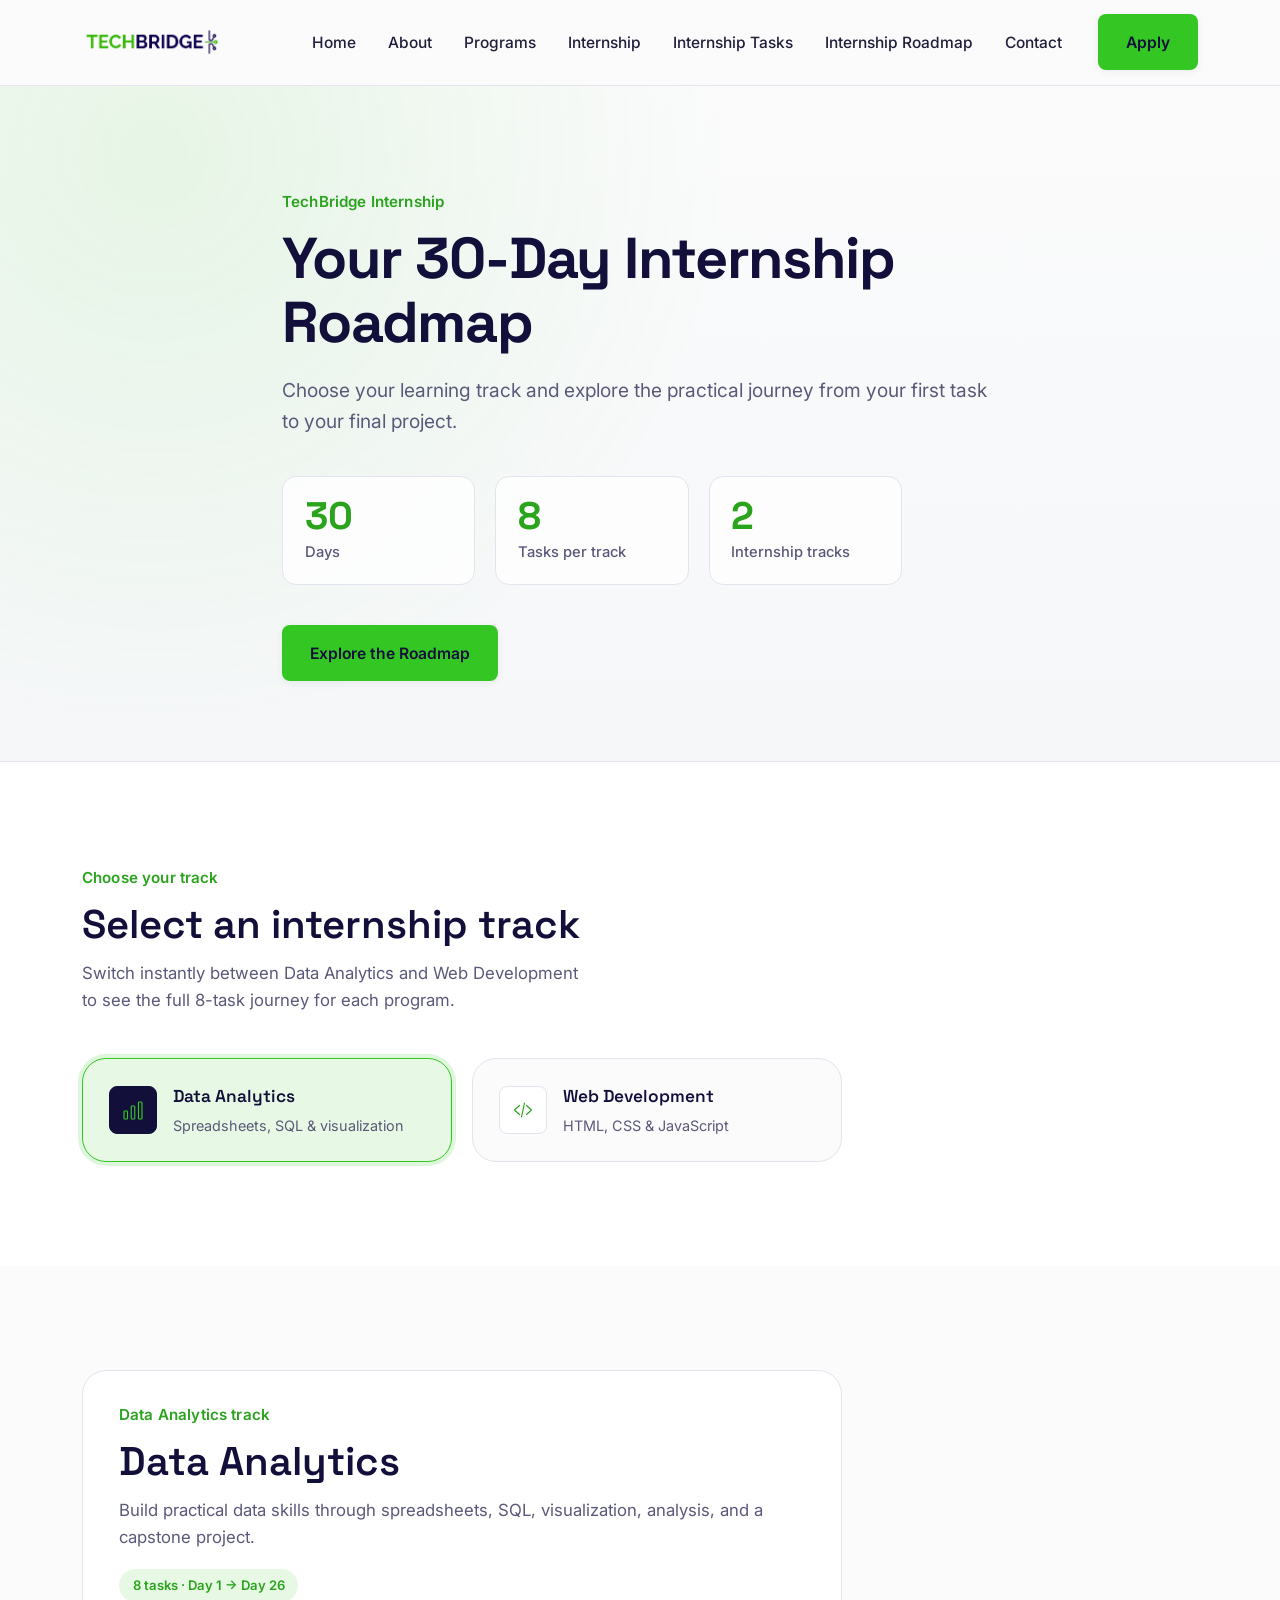
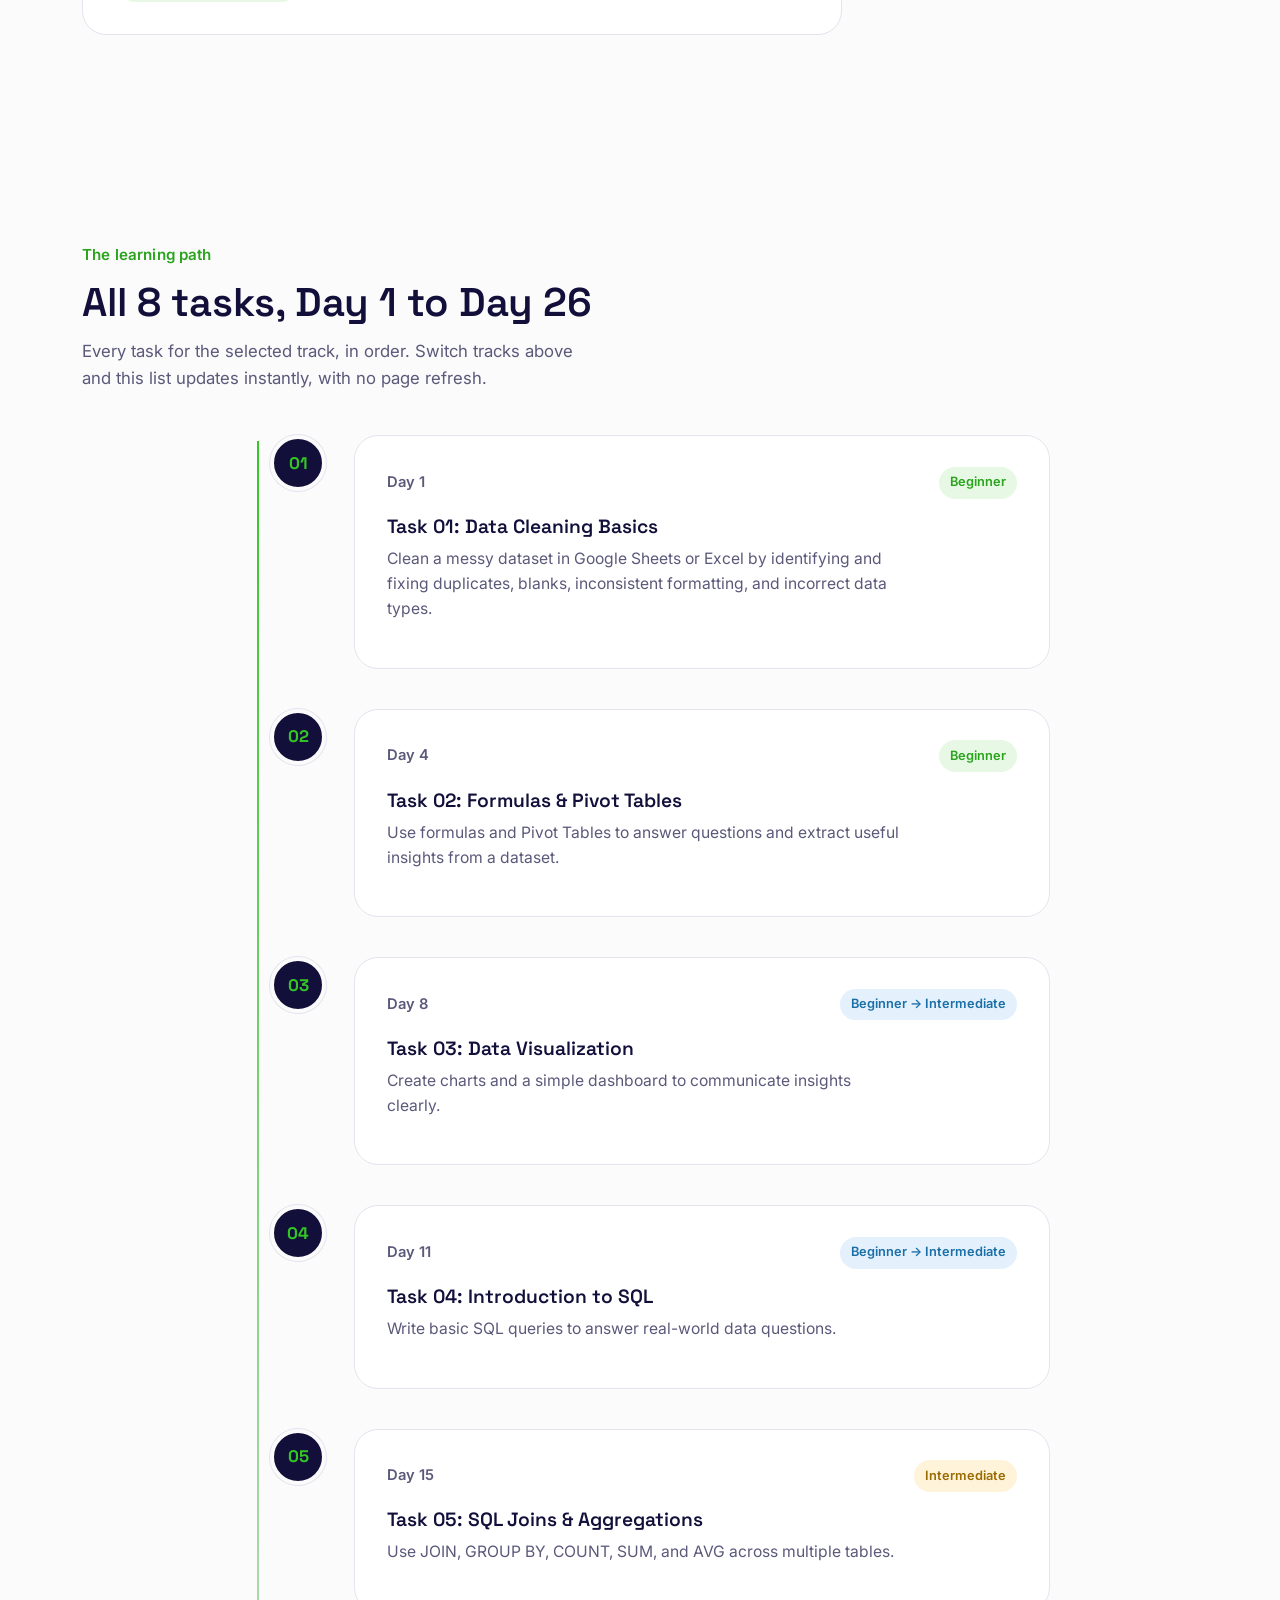
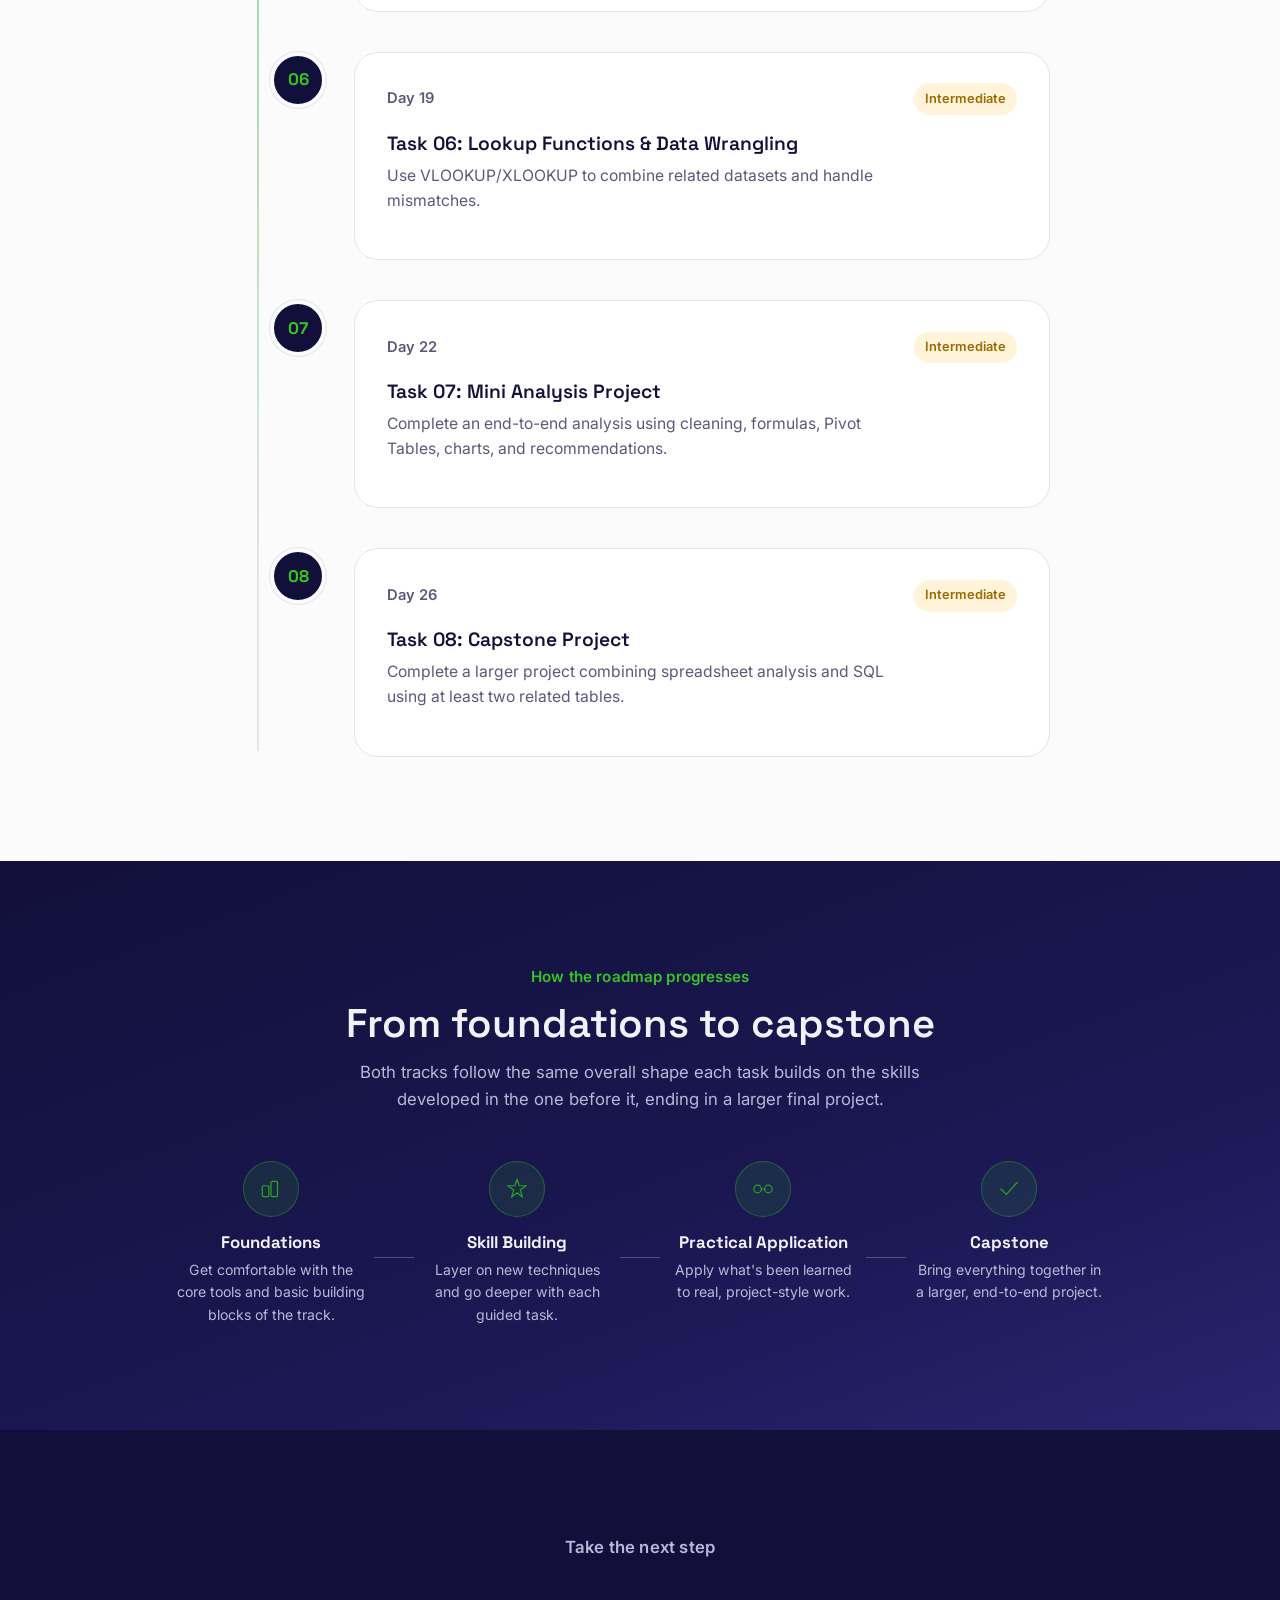
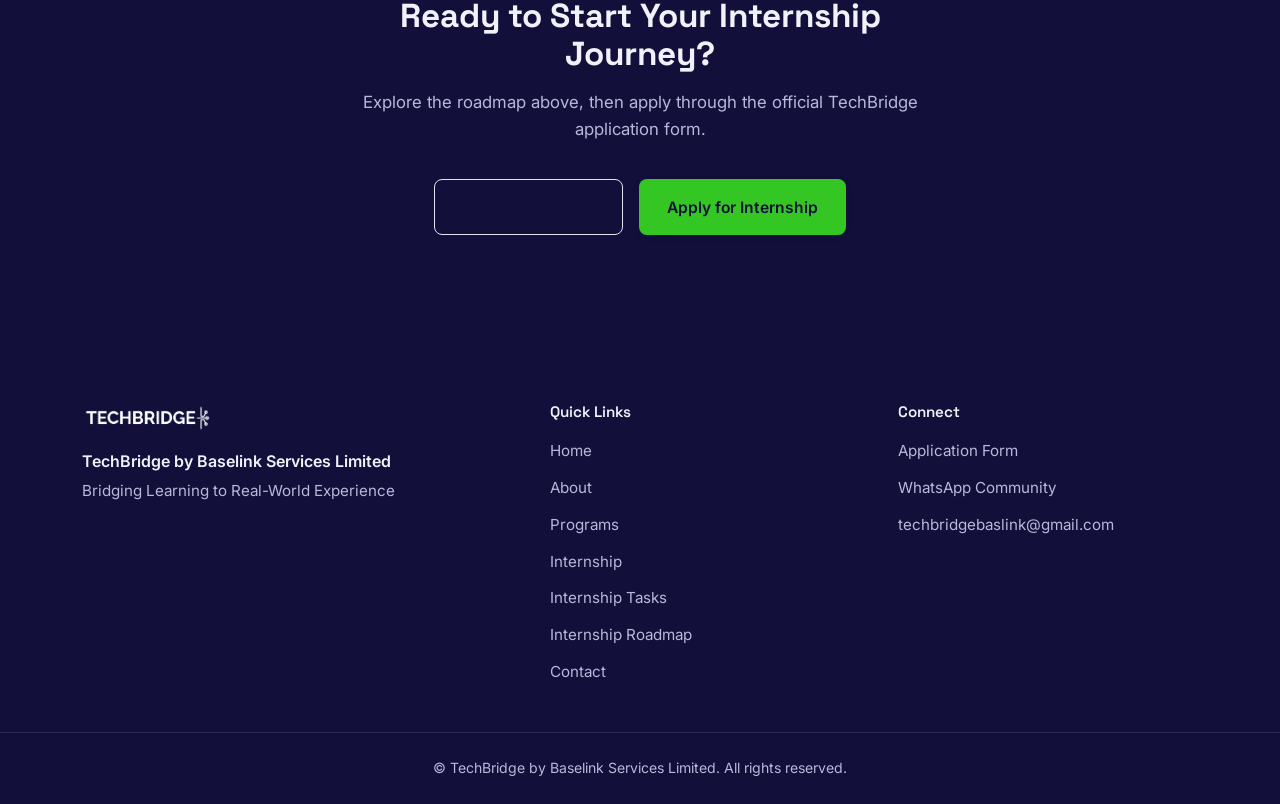
==== internship-roadmap.html @ b924e043 "Add files via upload" ====
<!DOCTYPE html>
<html lang="en">
<head>
  <meta charset="UTF-8">
  <meta name="viewport" content="width=device-width, initial-scale=1.0">
  <title>Internship Roadmap | TechBridge by Baselink Services Limited</title>
  <meta name="description" content="Explore the TechBridge Internship Roadmap — switch between the Data Analytics and Web Development tracks to see all 8 tasks across the 30-day internship.">
  <link rel="icon" type="image/png" href="techbridge-logo.png">
  <link rel="preconnect" href="https://fonts.googleapis.com">
  <link rel="preconnect" href="https://fonts.gstatic.com" crossorigin>
  <link href="https://fonts.googleapis.com/css2?family=Space+Grotesk:wght@500;600;700&family=Inter:wght@400;500;600&display=swap" rel="stylesheet">
  <link rel="stylesheet" href="style.css">
</head>
<body>

  <!-- Skip link for keyboard/screen-reader users -->
  <a class="skip-link" href="#main">Skip to main content</a>

  <!-- ============ NAVIGATION ============ -->
  <header class="site-header">
    <nav class="navbar" aria-label="Primary navigation">
      <a href="index.html" class="brand" aria-label="TechBridge home">
        <img src="techbridge-logo.png" alt="TechBridge logo" class="brand-logo">
      </a>

      <button class="nav-toggle" id="navToggle" aria-expanded="false" aria-controls="navMenu" aria-label="Open menu">
        <span></span><span></span><span></span>
      </button>

      <div class="nav-menu" id="navMenu">
        <ul class="nav-links">
          <li><a href="index.html" class="nav-link">Home</a></li>
          <li><a href="index.html#about" class="nav-link">About</a></li>
          <li><a href="programs.html" class="nav-link">Programs</a></li>
          <li><a href="index.html#internship" class="nav-link">Internship</a></li>
          <li><a href="tasks.html" class="nav-link">Internship Tasks</a></li>
          <li><a href="internship-roadmap.html" class="nav-link" aria-current="page">Internship Roadmap</a></li>
          <li><a href="index.html#contact" class="nav-link">Contact</a></li>
        </ul>
        <a href="https://forms.gle/8EbdSy5ttGfLZfjv5"
           class="btn btn-primary nav-apply"
           target="_blank" rel="noopener noreferrer">Apply</a>
      </div>
    </nav>
  </header>

  <main id="main">

    <!-- ============ HERO ============ -->
    <section class="tasks-page-hero">
      <div class="section-inner tasks-hero-inner">
        <p class="eyebrow">TechBridge Internship</p>
        <h1 class="tasks-hero-title">Your 30-Day Internship Roadmap</h1>
        <p class="tasks-hero-lead">
          Choose your learning track and explore the practical journey from your
          first task to your final project.
        </p>

        <div class="tasks-hero-stats">
          <div class="tasks-stat">
            <span class="tasks-stat-number">30</span>
            <span class="tasks-stat-label">Days</span>
          </div>
          <div class="tasks-stat">
            <span class="tasks-stat-number">8</span>
            <span class="tasks-stat-label">Tasks per track</span>
          </div>
          <div class="tasks-stat">
            <span class="tasks-stat-number">2</span>
            <span class="tasks-stat-label">Internship tracks</span>
          </div>
        </div>

        <div class="tasks-hero-actions">
          <a href="#roadmap" class="btn btn-primary">Explore the Roadmap</a>
        </div>
      </div>
    </section>

    <!-- ============ TRACK SELECTOR ============ -->
    <section class="section track-selector-section">
      <div class="section-inner">
        <p class="eyebrow">Choose your track</p>
        <h2 class="section-title">Select an internship track</h2>
        <p class="section-subtitle">
          Switch instantly between Data Analytics and Web Development to see the
          full 8-task journey for each program.
        </p>

        <div class="track-selector" role="group" aria-label="Choose your internship track">
          <button type="button"
                  class="track-btn"
                  id="trackBtnDataAnalytics"
                  data-track="dataAnalytics"
                  aria-pressed="false">
            <span class="track-btn-icon" aria-hidden="true">
              <svg viewBox="0 0 48 48" fill="none">
                <rect x="6" y="26" width="7" height="16" rx="1.5" class="icon-stroke"/>
                <rect x="20.5" y="16" width="7" height="26" rx="1.5" class="icon-stroke"/>
                <rect x="35" y="8" width="7" height="34" rx="1.5" class="icon-stroke"/>
              </svg>
            </span>
            <span class="track-btn-text">
              <span class="track-btn-title">Data Analytics</span>
              <span class="track-btn-desc">Spreadsheets, SQL &amp; visualization</span>
            </span>
          </button>

          <button type="button"
                  class="track-btn"
                  id="trackBtnWebDevelopment"
                  data-track="webDevelopment"
                  aria-pressed="false">
            <span class="track-btn-icon" aria-hidden="true">
              <svg viewBox="0 0 48 48" fill="none">
                <path d="M17 15 L7 24 L17 33" class="icon-stroke" stroke-linecap="round" stroke-linejoin="round"/>
                <path d="M31 15 L41 24 L31 33" class="icon-stroke" stroke-linecap="round" stroke-linejoin="round"/>
                <line x1="27" y1="10" x2="21" y2="38" class="icon-stroke" stroke-linecap="round"/>
              </svg>
            </span>
            <span class="track-btn-text">
              <span class="track-btn-title">Web Development</span>
              <span class="track-btn-desc">HTML, CSS &amp; JavaScript</span>
            </span>
          </button>
        </div>
      </div>
    </section>

    <!-- ============ ROADMAP INTRO (updates via JavaScript) ============ -->
    <section class="section roadmap-intro-section">
      <div class="section-inner">
        <div class="roadmap-intro" id="roadmapIntro">
          <p class="eyebrow" id="trackIntroEyebrow">Track</p>
          <h2 class="section-title" id="trackIntroTitle">&nbsp;</h2>
          <p class="roadmap-intro-text" id="trackIntroText">&nbsp;</p>
          <span class="roadmap-task-count" id="trackTaskCount">8 tasks</span>
        </div>
      </div>
    </section>

    <!-- ============ INTERACTIVE ROADMAP ============ -->
    <section id="roadmap" class="section roadmap">
      <div class="section-inner">
        <p class="eyebrow">The learning path</p>
        <h2 class="section-title">All 8 tasks, Day 1 to Day 26</h2>
        <p class="section-subtitle">
          Every task for the selected track, in order. Switch tracks above and this
          list updates instantly, with no page refresh.
        </p>

        <ol class="timeline-list" id="roadmapTimeline" aria-live="polite">
          <!-- Task cards are rendered here by JavaScript (see script.js) -->
        </ol>
      </div>
    </section>

    <!-- ============ PROGRESSION INDICATOR ============ -->
    <section class="section progression">
      <div class="section-inner">
        <p class="eyebrow eyebrow--light">How the roadmap progresses</p>
        <h2 class="section-title section-title--light">From foundations to capstone</h2>
        <p class="progression-lead">
          Both tracks follow the same overall shape each task builds on the
          skills developed in the one before it, ending in a larger final project.
        </p>

        <div class="progression-flow">
          <div class="progression-step">
            <span class="progression-icon" aria-hidden="true">
              <svg viewBox="0 0 48 48" fill="none">
                <rect x="8" y="18" width="12" height="20" rx="2" class="icon-stroke"/>
                <rect x="24" y="10" width="12" height="28" rx="2" class="icon-stroke"/>
              </svg>
            </span>
            <h3>Foundations</h3>
            <p>Get comfortable with the core tools and basic building blocks of the track.</p>
          </div>
          <div class="progression-connector" aria-hidden="true"></div>
          <div class="progression-step">
            <span class="progression-icon" aria-hidden="true">
              <svg viewBox="0 0 48 48" fill="none">
                <path d="M24 6 L28 18 L41 18 L30 26 L34 39 L24 31 L14 39 L18 26 L7 18 L20 18 Z" class="icon-stroke" stroke-linejoin="round"/>
              </svg>
            </span>
            <h3>Skill Building</h3>
            <p>Layer on new techniques and go deeper with each guided task.</p>
          </div>
          <div class="progression-connector" aria-hidden="true"></div>
          <div class="progression-step">
            <span class="progression-icon" aria-hidden="true">
              <svg viewBox="0 0 48 48" fill="none">
                <circle cx="14" cy="24" r="7" class="icon-stroke"/>
                <circle cx="34" cy="24" r="7" class="icon-stroke"/>
                <line x1="21" y1="24" x2="27" y2="24" class="icon-stroke" stroke-linecap="round"/>
              </svg>
            </span>
            <h3>Practical Application</h3>
            <p>Apply what's been learned to real, project-style work.</p>
          </div>
          <div class="progression-connector" aria-hidden="true"></div>
          <div class="progression-step">
            <span class="progression-icon" aria-hidden="true">
              <svg viewBox="0 0 48 48" fill="none">
                <path d="M9 24 L19 34 L39 12" class="icon-stroke" stroke-linecap="round" stroke-linejoin="round"/>
              </svg>
            </span>
            <h3>Capstone</h3>
            <p>Bring everything together in a larger, end-to-end project.</p>
          </div>
        </div>
      </div>
    </section>

    <!-- ============ APPLICATION CTA ============ -->
    <section class="section tasks-cta">
      <div class="section-inner tasks-cta-inner">
        <p class="eyebrow eyebrow--light">Take the next step</p>
        <h2>Ready to Start Your Internship Journey?</h2>
        <p>Explore the roadmap above, then apply through the official TechBridge application form.</p>
        <div class="tasks-cta-actions">
          <a href="programs.html" class="btn btn-secondary">Explore Programs</a>
          <a href="https://forms.gle/8EbdSy5ttGfLZfjv5" class="btn btn-primary" target="_blank" rel="noopener noreferrer">Apply for Internship</a>
        </div>
      </div>
    </section>

  </main>

  <!-- ============ FOOTER ============ -->
  <footer class="site-footer">
    <div class="footer-inner">
      <div class="footer-brand">
        <img src="techbridge-logo.png" alt="TechBridge logo" class="footer-logo">
        <p class="footer-org">TechBridge by Baselink Services Limited</p>
        <p class="footer-tagline">Bridging Learning to Real-World Experience</p>
      </div>

      <div class="footer-col">
        <h3 class="footer-heading">Quick Links</h3>
        <ul class="footer-links">
          <li><a href="index.html">Home</a></li>
          <li><a href="index.html#about">About</a></li>
          <li><a href="programs.html">Programs</a></li>
          <li><a href="index.html#internship">Internship</a></li>
          <li><a href="tasks.html">Internship Tasks</a></li>
          <li><a href="internship-roadmap.html">Internship Roadmap</a></li>
          <li><a href="index.html#contact">Contact</a></li>
        </ul>
      </div>

      <div class="footer-col">
        <h3 class="footer-heading">Connect</h3>
        <ul class="footer-links">
          <li><a href="https://forms.gle/8EbdSy5ttGfLZfjv5" target="_blank" rel="noopener noreferrer">Application Form</a></li>
          <li><a href="https://chat.whatsapp.com/FqpBvYS4oaK32cXDxc8JIS?utm_source=chatgpt.com" target="_blank" rel="noopener noreferrer">WhatsApp Community</a></li>
          <li><a href="mailto:techbridgebaslink@gmail.com">techbridgebaslink@gmail.com</a></li>
        </ul>
      </div>
    </div>

    <div class="footer-bottom">
      <p>&copy; TechBridge by Baselink Services Limited. All rights reserved.</p>
    </div>
  </footer>

  <script src="script.js"></script>
</body>
</html>
---- style.css ----
/* =========================================================
   TechBridge — Design System & Styles
   Sections: 1. Reset  2. Design Tokens  3. Base Typography
   4. Layout Utilities  5. Buttons  6. Header/Nav  7. Hero
   8. About  9. Programs  10. Internship  11. Why  12. CTA
   13. Contact  14. Footer  15. Animations  16. Media Queries
   ========================================================= */

/* ---------- 1. Reset ---------- */
*, *::before, *::after { box-sizing: border-box; }
html { scroll-behavior: smooth; }
body, h1, h2, h3, p, ul, figure { margin: 0; }
ul { padding: 0; list-style: none; }
img { max-width: 100%; display: block; }
a { color: inherit; text-decoration: none; }
button { font: inherit; }

/* ---------- 2. Design Tokens ---------- */
:root {
  /* Brand colors, drawn from the TechBridge mark */
  --color-navy-900: #12103A;
  --color-navy-800: #1B1854;
  --color-navy-700: #29256F;
  --color-green-500: #34C724;
  --color-green-600: #2AA31D;
  --color-green-100: #E7F9E4;

  /* Neutrals */
  --color-bg: #FBFBFC;
  --color-surface: #FFFFFF;
  --color-border: #E4E3EE;
  --color-text: #201E3A;
  --color-text-muted: #5B597A;
  --color-text-on-dark: #F2F1FA;
  --color-text-on-dark-muted: #B9B7DA;

  /* Type */
  --font-display: "Space Grotesk", "Segoe UI", sans-serif;
  --font-body: "Inter", "Segoe UI", sans-serif;

  /* Layout */
  --container-width: 1180px;
  --radius-sm: 8px;
  --radius-md: 14px;
  --radius-lg: 24px;
  --shadow-sm: 0 2px 8px rgba(18, 16, 58, 0.06);
  --shadow-md: 0 12px 32px rgba(18, 16, 58, 0.10);
  --shadow-glow: 0 0 0 4px rgba(52, 199, 36, 0.16);

  --transition-fast: 0.18s ease;
  --transition-med: 0.32s cubic-bezier(0.22, 1, 0.36, 1);
}

/* ---------- 3. Base Typography ---------- */
body {
  font-family: var(--font-body);
  color: var(--color-text);
  background: var(--color-bg);
  line-height: 1.6;
  -webkit-font-smoothing: antialiased;
}

h1, h2, h3 { font-family: var(--font-display); color: var(--color-navy-900); line-height: 1.15; }

.eyebrow {
  font-family: var(--font-body);
  font-weight: 600;
  font-size: 0.95rem;
  color: var(--color-green-600);
  margin: 0 0 0.75rem;
  letter-spacing: 0.01em;
}
.eyebrow--light { color: var(--color-green-500); }

.section-title {
  font-size: clamp(1.8rem, 1.4vw + 1.5rem, 2.5rem);
  font-weight: 600;
  margin-bottom: 0.75rem;
}
.section-title--light { color: var(--color-text-on-dark); }

.section-subtitle {
  color: var(--color-text-muted);
  font-size: 1.05rem;
  margin-bottom: 2.75rem;
  max-width: 46ch;
}

a:focus-visible, button:focus-visible {
  outline: 3px solid var(--color-green-500);
  outline-offset: 3px;
  border-radius: 4px;
}

/* ---------- 4. Layout Utilities ---------- */
.section { padding: 6.5rem 0; }
.section-inner {
  width: 100%;
  max-width: var(--container-width);
  margin: 0 auto;
  padding: 0 2rem;
}
.skip-link {
  position: absolute;
  left: -999px;
  top: 0;
  background: var(--color-navy-900);
  color: #fff;
  padding: 0.75rem 1.25rem;
  z-index: 200;
  border-radius: 0 0 8px 0;
}
.skip-link:focus { left: 0; }

/* ---------- 5. Buttons ---------- */
.btn {
  display: inline-flex;
  align-items: center;
  justify-content: center;
  gap: 0.5rem;
  padding: 0.9rem 1.7rem;
  border-radius: var(--radius-sm);
  font-weight: 600;
  font-size: 0.98rem;
  cursor: pointer;
  border: 1.5px solid transparent;
  transition: transform var(--transition-fast), box-shadow var(--transition-fast), background var(--transition-fast), color var(--transition-fast), border-color var(--transition-fast);
  white-space: nowrap;
}
.btn-primary {
  background: var(--color-green-500);
  color: var(--color-navy-900);
  box-shadow: var(--shadow-sm);
}
.btn-primary:hover {
  background: var(--color-green-600);
  transform: translateY(-2px);
  box-shadow: var(--shadow-md);
}
.btn-secondary {
  background: transparent;
  color: var(--color-navy-900);
  border-color: var(--color-border);
}
.btn-secondary:hover {
  border-color: var(--color-navy-900);
  transform: translateY(-2px);
}

/* Secondary button on dark backgrounds (CTA section) */
.cta .btn-secondary { color: var(--color-text-on-dark); border-color: rgba(242, 241, 250, 0.3); }
.cta .btn-secondary:hover { border-color: var(--color-text-on-dark); }
.programs-cta .btn-secondary { color: var(--color-text-on-dark); border-color: rgba(242, 241, 250, 0.3); }
.programs-cta .btn-secondary:hover { border-color: var(--color-text-on-dark); }

/* ---------- 6. Header / Nav ---------- */
.site-header {
  position: sticky;
  top: 0;
  z-index: 100;
  background: rgba(251, 251, 252, 0.85);
  backdrop-filter: blur(10px);
  border-bottom: 1px solid var(--color-border);
}
.navbar {
  max-width: var(--container-width);
  margin: 0 auto;
  padding: 0.9rem 2rem;
  display: flex;
  align-items: center;
  justify-content: space-between;
}
.brand { display: inline-flex; align-items: center; }
.brand-logo { height: 32px; width: auto; }

.nav-menu {
  display: flex;
  align-items: center;
  gap: 2.25rem;
}
.nav-links { display: flex; gap: 2rem; }
.nav-link {
  font-weight: 500;
  font-size: 0.97rem;
  color: var(--color-text);
  position: relative;
  padding: 0.3rem 0;
  transition: color var(--transition-fast);
}
.nav-link::after {
  content: "";
  position: absolute;
  left: 0; bottom: 0;
  width: 0;
  height: 2px;
  background: var(--color-green-500);
  transition: width var(--transition-med);
}
.nav-link:hover { color: var(--color-navy-900); }
.nav-link:hover::after { width: 100%; }

.nav-toggle {
  display: none;
  flex-direction: column;
  justify-content: center;
  gap: 5px;
  width: 40px;
  height: 40px;
  background: transparent;
  border: none;
  cursor: pointer;
}
.nav-toggle span {
  display: block;
  height: 2px;
  width: 24px;
  background: var(--color-navy-900);
  margin: 0 auto;
  transition: transform var(--transition-fast), opacity var(--transition-fast);
}

/* ---------- 7. Hero ---------- */
.hero {
  padding: 5.5rem 0 6rem;
  overflow: hidden;
}
.hero-inner {
  max-width: var(--container-width);
  margin: 0 auto;
  padding: 0 2rem;
  display: grid;
  grid-template-columns: 1.05fr 0.95fr;
  align-items: center;
  gap: 3rem;
}
.hero-content { animation: rise-in 0.7s var(--transition-med) both; }
.hero-title {
  font-size: clamp(2.6rem, 4vw + 1rem, 4.2rem);
  font-weight: 700;
  color: var(--color-navy-900);
  margin-bottom: 0.6rem;
}
.hero-title-accent { color: var(--color-green-500); }
.hero-tagline {
  font-family: var(--font-display);
  font-size: clamp(1.15rem, 1vw + 0.8rem, 1.5rem);
  color: var(--color-navy-700);
  font-weight: 500;
  margin-bottom: 1.4rem;
}
.hero-body {
  color: var(--color-text-muted);
  font-size: 1.08rem;
  max-width: 52ch;
  margin-bottom: 2.25rem;
}
.hero-actions { display: flex; flex-wrap: wrap; gap: 1rem; }

.hero-visual {
  display: flex;
  align-items: center;
  justify-content: center;
  min-height: 430px;
}
.hero-logo-orbit {
  position: relative;
  width: min(390px, 82vw);
  aspect-ratio: 1;
  display: grid;
  place-items: center;
  animation: rise-in 0.9s var(--transition-med) both;
  animation-delay: 0.15s;
}
.hero-logo-orbit::before,
.hero-logo-orbit::after {
  content: "";
  position: absolute;
  border-radius: 50%;
  pointer-events: none;
}
.hero-logo-orbit::before {
  inset: 4%;
  border: 1px solid rgba(20, 66, 55, 0.10);
  box-shadow: 0 28px 70px rgba(10, 38, 31, 0.13);
}
.hero-logo-orbit::after {
  width: 78%;
  height: 78%;
  background: radial-gradient(circle, rgba(52, 199, 36, 0.10) 0%, rgba(52, 199, 36, 0.03) 50%, transparent 72%);
  filter: blur(2px);
}
.hero-logo-ring {
  position: relative;
  z-index: 1;
  width: 76%;
  aspect-ratio: 1;
  border-radius: 50%;
  display: grid;
  place-items: center;
  padding: 7px;
  background: conic-gradient(
    from 0deg,
    var(--color-green-500) 0deg 70deg,
    #ffffff 70deg 110deg,
    var(--color-green-500) 110deg 180deg,
    #ffffff 180deg 220deg,
    var(--color-green-500) 220deg 290deg,
    #ffffff 290deg 330deg,
    var(--color-green-500) 330deg 360deg
  );
  box-shadow: 0 22px 55px rgba(18, 67, 53, 0.18);
  animation: logo-ring-spin 7s linear infinite;
}
.hero-logo-core {
  width: 100%;
  height: 100%;
  border-radius: 50%;
  display: grid;
  place-items: center;
  padding: 16%;
  background: #ffffff;
  border: 1px solid rgba(18, 67, 53, 0.08);
  overflow: hidden;
}
.hero-logo-image {
  width: 100%;
  height: 100%;
  object-fit: contain;
  display: block;
  animation: logo-ring-counter-spin 7s linear infinite;
}
@keyframes logo-ring-spin {
  to { transform: rotate(360deg); }
}
@keyframes logo-ring-counter-spin {
  to { transform: rotate(-360deg); }
}

/* ---------- 8. About ---------- */
.about { background: var(--color-surface); }
.about-grid {
  display: grid;
  grid-template-columns: 1.2fr 0.8fr;
  gap: 3.5rem;
  align-items: start;
}
.about-text p {
  color: var(--color-text-muted);
  font-size: 1.05rem;
  max-width: 58ch;
  margin-bottom: 1.1rem;
}
.about-panel {
  background: var(--color-bg);
  border: 1px solid var(--color-border);
  border-radius: var(--radius-md);
  padding: 1.75rem;
}
.about-panel-row {
  display: flex;
  flex-direction: column;
  gap: 0.2rem;
  padding: 1rem 0;
  border-bottom: 1px solid var(--color-border);
}
.about-panel-row:last-child { border-bottom: none; padding-bottom: 0; }
.about-panel-row:first-child { padding-top: 0; }
.about-panel-label {
  font-size: 0.8rem;
  font-weight: 600;
  color: var(--color-green-600);
}
.about-panel-value {
  font-family: var(--font-display);
  color: var(--color-navy-900);
  font-weight: 500;
  font-size: 1.02rem;
}

/* ---------- 9. Programs ---------- */
.programs { background: var(--color-bg); }
.program-grid {
  display: grid;
  grid-template-columns: repeat(2, 1fr);
  gap: 1.75rem;
}
.program-card {
  background: var(--color-surface);
  border: 1px solid var(--color-border);
  border-radius: var(--radius-lg);
  padding: 2.25rem;
  transition: transform var(--transition-med), box-shadow var(--transition-med), border-color var(--transition-med);
}
.program-card:hover {
  transform: translateY(-6px);
  box-shadow: var(--shadow-md);
  border-color: var(--color-green-500);
}
.program-icon {
  width: 56px; height: 56px;
  border-radius: var(--radius-sm);
  background: var(--color-green-100);
  display: flex; align-items: center; justify-content: center;
  margin-bottom: 1.5rem;
}
.program-icon svg { width: 28px; height: 28px; }
.icon-stroke { stroke: var(--color-green-600); stroke-width: 2.3; }
.program-title { font-size: 1.3rem; font-weight: 600; margin-bottom: 0.6rem; }
.program-desc { color: var(--color-text-muted); font-size: 1rem; }

/* ---------- 10. Internship ---------- */
.internship {
  background: linear-gradient(160deg, var(--color-navy-900), var(--color-navy-800) 65%, var(--color-navy-700));
}
.internship-grid {
  display: grid;
  grid-template-columns: 1.3fr 0.7fr;
  gap: 3rem;
  align-items: center;
}
.internship-body {
  color: var(--color-text-on-dark-muted);
  font-size: 1.05rem;
  max-width: 56ch;
  margin-bottom: 1.75rem;
}
.internship-points { display: flex; flex-direction: column; gap: 1rem; }
.internship-points li {
  display: flex;
  align-items: flex-start;
  gap: 0.85rem;
  color: var(--color-text-on-dark);
  font-size: 1rem;
  max-width: 54ch;
}
.point-mark {
  flex-shrink: 0;
  width: 10px; height: 10px;
  border-radius: 50%;
  background: var(--color-green-500);
  margin-top: 0.5rem;
}
.internship-card {
  background: rgba(52, 199, 36, 0.08);
  border: 1px solid rgba(52, 199, 36, 0.35);
  border-radius: var(--radius-lg);
  padding: 3rem 2rem;
  text-align: center;
  display: flex;
  flex-direction: column;
  gap: 0.75rem;
}
.internship-card-number {
  font-family: var(--font-display);
  font-size: 4.5rem;
  font-weight: 700;
  color: var(--color-green-500);
  line-height: 1;
}
.internship-card-label {
  color: var(--color-text-on-dark-muted);
  font-size: 0.98rem;
}

/* ---------- 11. Why TechBridge ---------- */
.why { background: var(--color-surface); }
.why-grid {
  display: grid;
  grid-template-columns: repeat(3, 1fr);
  gap: 2rem 2.25rem;
}
.why-item {
  padding: 1.75rem 0 0;
  border-top: 2px solid var(--color-navy-900);
}
.why-item h3 { font-size: 1.1rem; font-weight: 600; margin-bottom: 0.5rem; }
.why-item p { color: var(--color-text-muted); font-size: 0.98rem; }

/* ---------- 12. CTA ---------- */
.cta {
  background: var(--color-navy-900);
  background-image: radial-gradient(circle at 85% 20%, rgba(52, 199, 36, 0.16), transparent 55%);
  text-align: center;
}
.cta-inner { display: flex; flex-direction: column; align-items: center; }
.cta-title {
  font-size: clamp(2rem, 2vw + 1.2rem, 2.9rem);
  font-weight: 700;
  color: var(--color-text-on-dark);
  margin-bottom: 1rem;
}
.cta-body {
  color: var(--color-text-on-dark-muted);
  font-size: 1.08rem;
  max-width: 50ch;
  margin-bottom: 2.25rem;
}
.cta-actions { display: flex; flex-wrap: wrap; gap: 1rem; justify-content: center; }

/* ---------- 13. Contact ---------- */
.contact { background: var(--color-bg); text-align: center; }
.contact-inner { display: flex; flex-direction: column; align-items: center; }
.contact-body { color: var(--color-text-muted); margin-bottom: 1.5rem; }
.contact-email {
  font-family: var(--font-display);
  font-size: clamp(1.3rem, 1.5vw + 0.9rem, 1.9rem);
  font-weight: 600;
  color: var(--color-navy-900);
  padding-bottom: 0.3rem;
  border-bottom: 2px solid var(--color-green-500);
  transition: color var(--transition-fast);
}
.contact-email:hover { color: var(--color-green-600); }

/* ---------- 14. Footer ---------- */
.site-footer { background: var(--color-navy-900); color: var(--color-text-on-dark-muted); }
.footer-inner {
  max-width: var(--container-width);
  margin: 0 auto;
  padding: 4rem 2rem 3rem;
  display: grid;
  grid-template-columns: 1.4fr 1fr 1fr;
  gap: 3rem;
}
.footer-logo { height: 30px; width: auto; margin-bottom: 1rem; filter: brightness(0) invert(1); }
.footer-org { color: var(--color-text-on-dark); font-weight: 600; margin-bottom: 0.3rem; }
.footer-tagline { font-size: 0.95rem; }
.footer-heading {
  color: var(--color-text-on-dark);
  font-size: 0.95rem;
  font-weight: 600;
  margin-bottom: 1.1rem;
}
.footer-links { display: flex; flex-direction: column; gap: 0.7rem; }
.footer-links a { font-size: 0.95rem; transition: color var(--transition-fast); }
.footer-links a:hover { color: var(--color-green-500); }
.footer-bottom {
  border-top: 1px solid rgba(242, 241, 250, 0.12);
  padding: 1.5rem 2rem;
  text-align: center;
  font-size: 0.88rem;
}

/* ---------- 15. Animations ---------- */
@keyframes rise-in {
  from { opacity: 0; transform: translateY(18px); }
  to { opacity: 1; transform: translateY(0); }
}

.reveal {
  opacity: 0;
  transform: translateY(24px);
  transition: opacity 0.7s var(--transition-med), transform 0.7s var(--transition-med);
}
.reveal.is-visible {
  opacity: 1;
  transform: translateY(0);
}

@media (prefers-reduced-motion: reduce) {
  html { scroll-behavior: auto; }
  .hero-content, .hero-logo-orbit, .hero-logo-ring, .hero-logo-image, .reveal {
    animation: none !important;
    transition: none !important;
    opacity: 1 !important;
    transform: none !important;
  }
  .program-card:hover, .btn:hover { transform: none; }
}

/* ---------- 16. Media Queries ---------- */

/* Laptop / small desktop */
@media (max-width: 1024px) {
  .hero-inner { grid-template-columns: 1fr; text-align: left; }
  .hero-visual { order: -1; max-width: 360px; min-height: 340px; margin: 0 auto 1rem; }
  .about-grid { grid-template-columns: 1fr; }
  .internship-grid { grid-template-columns: 1fr; }
  .internship-card { max-width: 320px; }
  .why-grid { grid-template-columns: repeat(2, 1fr); }
}

/* Tablet */
@media (max-width: 768px) {
  .section { padding: 4.5rem 0; }
  .footer-inner { grid-template-columns: 1fr 1fr; }
  .footer-brand { grid-column: 1 / -1; }
  .program-grid { grid-template-columns: 1fr; }

  .nav-toggle { display: flex; }
  .nav-menu {
    position: fixed;
    top: 0;
    right: 0;
    height: 100vh;
    width: min(78vw, 320px);
    background: var(--color-surface);
    flex-direction: column;
    align-items: flex-start;
    justify-content: flex-start;
    gap: 2rem;
    padding: 5.5rem 2rem 2rem;
    box-shadow: -8px 0 32px rgba(18, 16, 58, 0.14);
    transform: translateX(100%);
    transition: transform var(--transition-med);
  }
  .nav-menu.is-open { transform: translateX(0); }
  .nav-links { flex-direction: column; gap: 1.5rem; width: 100%; }
  .nav-apply { width: 100%; text-align: center; }

  .nav-toggle.is-open span:nth-child(1) { transform: translateY(7px) rotate(45deg); }
  .nav-toggle.is-open span:nth-child(2) { opacity: 0; }
  .nav-toggle.is-open span:nth-child(3) { transform: translateY(-7px) rotate(-45deg); }
}

/* Mobile */
@media (max-width: 480px) {
  .section-inner, .navbar, .hero-inner { padding-left: 1.25rem; padding-right: 1.25rem; }
  .hero { padding: 3rem 0 3.5rem; }
  .section { padding: 3.5rem 0; }
  .hero-actions, .cta-actions { flex-direction: column; align-items: stretch; }
  .btn { width: 100%; }
  .why-grid { grid-template-columns: 1fr; }
  .footer-inner { grid-template-columns: 1fr; gap: 2.25rem; }
}

/* TASK 2 — PROGRAMS EXPERIENCE */
.programs-page-hero{position:relative;overflow:hidden;padding:6.5rem 0 5rem;background:radial-gradient(circle at 85% 20%,rgba(52,199,36,.12),transparent 30%),linear-gradient(180deg,#fbfbfc 0%,#f5f7f8 100%);border-bottom:1px solid var(--color-border)}
.programs-page-hero:before,.programs-page-hero:after{content:"";position:absolute;border-radius:50%;pointer-events:none}.programs-page-hero:before{width:420px;height:420px;border:1px solid rgba(52,199,36,.16);right:-170px;top:-180px}.programs-page-hero:after{width:250px;height:250px;border:1px solid rgba(18,16,58,.08);right:-85px;top:-95px}.programs-hero-inner{position:relative;z-index:1}.programs-hero-copy{max-width:800px}.programs-hero-title{font-size:clamp(2.6rem,5vw,4.8rem);margin-bottom:1.2rem;letter-spacing:-.045em}.programs-hero-title span{color:var(--color-green-500)}.programs-hero-lead{max-width:62ch;color:var(--color-text-muted);font-size:clamp(1.05rem,.4vw + 1rem,1.2rem);line-height:1.8;margin-bottom:2rem}.programs-hero-meta{display:flex;flex-wrap:wrap;gap:.65rem}.programs-pill{display:inline-flex;align-items:center;gap:.45rem;padding:.55rem .85rem;border:1px solid var(--color-border);border-radius:999px;background:rgba(255,255,255,.78);color:var(--color-navy-800);font-size:.88rem;font-weight:600}.programs-pill:before{content:"";width:7px;height:7px;border-radius:50%;background:var(--color-green-500)}
.programs-overview{background:var(--color-surface)}.programs-overview-head{max-width:700px;margin-bottom:3rem}.programs-overview-head p{color:var(--color-text-muted);font-size:1.05rem}.program-experience-grid{display:grid;grid-template-columns:repeat(2,minmax(0,1fr));gap:1.5rem}.program-experience-card{position:relative;overflow:hidden;min-height:100%;padding:2.35rem;border:1px solid var(--color-border);border-radius:24px;background:#fff;box-shadow:0 10px 30px rgba(18,16,58,.055);transition:transform .28s ease,box-shadow .28s ease,border-color .28s ease}.program-experience-card:hover{transform:translateY(-7px);border-color:rgba(52,199,36,.55);box-shadow:0 22px 48px rgba(18,16,58,.11)}.program-experience-card:after{content:"";position:absolute;width:190px;height:190px;border-radius:50%;border:1px solid rgba(52,199,36,.12);right:-100px;bottom:-100px}.program-number{display:flex;align-items:center;justify-content:center;width:54px;height:54px;border-radius:15px;background:var(--color-green-100);color:var(--color-green-600);font-family:var(--font-display);font-size:1.2rem;font-weight:700;margin-bottom:1.45rem}.program-experience-card h3{font-size:1.65rem;margin-bottom:.55rem}.program-experience-card .program-focus{color:var(--color-green-600);font-weight:600;margin-bottom:1rem}.program-experience-card>p:last-of-type{color:var(--color-text-muted);margin-bottom:1.6rem}.skill-label{display:block;margin-bottom:.75rem;color:var(--color-navy-900);font-size:.82rem;font-weight:700;text-transform:uppercase;letter-spacing:.08em}.skill-list{display:flex;flex-wrap:wrap;gap:.6rem}.skill-list li{padding:.55rem .75rem;border-radius:8px;background:#f6f6fa;border:1px solid #e8e7f0;color:var(--color-text);font-size:.9rem}
.program-deep-dive{background:var(--color-bg)}.program-deep-dive+.program-deep-dive{background:var(--color-surface)}.program-detail{display:grid;grid-template-columns:.85fr 1.15fr;gap:4rem;align-items:center}.program-detail.reverse{grid-template-columns:1.15fr .85fr}.program-detail.reverse .program-detail-copy{order:2}.program-detail.reverse .program-detail-panel{order:1}.program-detail-copy h2{font-size:clamp(2rem,2.2vw,2.8rem);margin-bottom:.8rem}.program-detail-copy .detail-kicker{color:var(--color-green-600);font-weight:700;font-size:.9rem;text-transform:uppercase;letter-spacing:.08em;margin-bottom:.65rem}.program-detail-copy>p:not(.detail-kicker){color:var(--color-text-muted);font-size:1.05rem;max-width:55ch}.program-detail-panel{padding:2rem;border-radius:24px;background:var(--color-navy-900);color:var(--color-text-on-dark);box-shadow:0 20px 50px rgba(18,16,58,.14)}.program-detail-panel h3{color:var(--color-text-on-dark);font-size:1.1rem;margin-bottom:1.25rem}.detail-skill-grid{display:grid;grid-template-columns:repeat(2,1fr);gap:.8rem}.detail-skill{padding:1rem;border:1px solid rgba(242,241,250,.12);border-radius:12px;background:rgba(255,255,255,.035)}.detail-skill strong{display:block;color:var(--color-green-500);font-family:var(--font-display);margin-bottom:.2rem}.detail-skill span{color:var(--color-text-on-dark-muted);font-size:.9rem}
.comparison-section{background:var(--color-bg)}.comparison-box{overflow:hidden;border:1px solid var(--color-border);border-radius:22px;background:#fff;box-shadow:var(--shadow-sm)}.comparison-row{display:grid;grid-template-columns:1fr 1fr 1fr}.comparison-row>div{padding:1.15rem 1.35rem;border-right:1px solid var(--color-border);border-bottom:1px solid var(--color-border)}.comparison-row>div:last-child{border-right:0}.comparison-row:last-child>div{border-bottom:0}.comparison-head{background:var(--color-navy-900);color:var(--color-text-on-dark);font-weight:700}.comparison-head>div{border-color:rgba(255,255,255,.1)}.comparison-head>div:nth-child(2),.comparison-head>div:nth-child(3){color:var(--color-green-500)}.comparison-label{font-weight:700;color:var(--color-navy-900)}.comparison-row:not(.comparison-head)>div{color:var(--color-text-muted);font-size:.95rem}
.programs-cta{background:var(--color-navy-900)}.programs-cta-inner{text-align:center;max-width:760px}.programs-cta-inner h2{color:var(--color-text-on-dark);font-size:clamp(2rem,3vw,3rem);margin-bottom:1rem}.programs-cta-inner p{color:var(--color-text-on-dark-muted);max-width:58ch;margin:0 auto 2rem;font-size:1.05rem}.programs-cta-actions{display:flex;justify-content:center;gap:1rem;flex-wrap:wrap}
@media(max-width:900px){.program-detail,.program-detail.reverse{grid-template-columns:1fr;gap:2rem}.program-detail.reverse .program-detail-copy,.program-detail.reverse .program-detail-panel{order:initial}}@media(max-width:700px){.programs-page-hero{padding:4.5rem 0 3.5rem}.program-experience-grid{grid-template-columns:1fr}.comparison-box{overflow-x:auto}.comparison-row{min-width:650px}.detail-skill-grid{grid-template-columns:1fr}}@media(max-width:480px){.programs-cta-actions{flex-direction:column;align-items:stretch}.program-experience-card,.program-detail-panel{padding:1.5rem}}

/* =========================================================
   TASK 3 — INTERNSHIP TASKS EXPERIENCE
   17. Tasks Hero  18. Tasks Overview  19. Roadmap Timeline
   20. Progression  21. Journey  22. Tasks CTA  23. Media Queries
   ========================================================= */

/* ---------- 17. Tasks Hero ---------- */
.tasks-page-hero {
  position: relative;
  overflow: hidden;
  padding: 6.5rem 0 5rem;
  background:
    radial-gradient(circle at 12% 10%, rgba(52, 199, 36, 0.10), transparent 45%),
    linear-gradient(180deg, #fbfbfc 0%, #f5f7f8 100%);
  border-bottom: 1px solid var(--color-border);
}
.tasks-hero-inner { max-width: 780px; }
.tasks-hero-title {
  font-family: var(--font-display);
  font-size: clamp(2.4rem, 4vw + 1rem, 3.6rem);
  font-weight: 700;
  color: var(--color-navy-900);
  line-height: 1.12;
  letter-spacing: -0.02em;
  margin-bottom: 1.25rem;
}
.tasks-hero-lead {
  color: var(--color-text-muted);
  font-size: clamp(1.05rem, 0.4vw + 1rem, 1.2rem);
  max-width: 60ch;
  margin-bottom: 2.5rem;
}
.tasks-hero-stats {
  display: grid;
  grid-template-columns: repeat(3, minmax(0, 1fr));
  gap: 1.25rem;
  max-width: 620px;
  margin-bottom: 2.5rem;
}
.tasks-stat {
  padding: 1.25rem 1.35rem;
  border: 1px solid var(--color-border);
  border-radius: var(--radius-md);
  background: rgba(255, 255, 255, 0.78);
  display: flex;
  flex-direction: column;
  gap: 0.3rem;
}
.tasks-stat-number {
  font-family: var(--font-display);
  font-size: 2.4rem;
  font-weight: 700;
  color: var(--color-green-600);
  line-height: 1;
}
.tasks-stat-label {
  color: var(--color-text-muted);
  font-size: 0.92rem;
  font-weight: 500;
}
.tasks-stat--text { justify-content: center; gap: 0.6rem; }
.tasks-stat-icon { width: 30px; height: 30px; }
.tasks-stat-icon svg { width: 100%; height: 100%; }
.tasks-hero-actions { display: flex; }

/* ---------- 18. Tasks Overview ---------- */
.tasks-overview { background: var(--color-surface); }
.tasks-overview-grid {
  display: grid;
  grid-template-columns: repeat(4, 1fr);
  gap: 2rem 2.25rem;
}
.tasks-overview-item { padding: 1.75rem 0 0; border-top: 2px solid var(--color-navy-900); }
.tasks-overview-index {
  display: inline-block;
  font-family: var(--font-display);
  font-weight: 700;
  color: var(--color-green-600);
  font-size: 1.05rem;
  margin-bottom: 0.6rem;
}
.tasks-overview-index--icon { display: inline-flex; width: 22px; height: 22px; margin-bottom: 0.65rem; }
.tasks-overview-index--icon svg { width: 100%; height: 100%; }
.tasks-overview-item h3 { font-size: 1.1rem; font-weight: 600; margin-bottom: 0.5rem; }
.tasks-overview-item p { color: var(--color-text-muted); font-size: 0.96rem; }

/* ---------- 19. Roadmap Timeline ---------- */
.roadmap { background: var(--color-bg); }
.timeline-list { position: relative; max-width: 820px; margin: 0 auto; }
.timeline-list::before {
  content: "";
  position: absolute;
  left: 27px;
  top: 6px;
  bottom: 6px;
  width: 2px;
  background: linear-gradient(180deg, var(--color-green-500), var(--color-border) 92%);
}
.timeline-item {
  position: relative;
  display: flex;
  align-items: flex-start;
  gap: 1.75rem;
  padding-bottom: 2.5rem;
}
.timeline-item:last-child { padding-bottom: 0; }
.timeline-marker {
  position: relative;
  z-index: 1;
  flex-shrink: 0;
  width: 56px;
  height: 56px;
  border-radius: 50%;
  background: var(--color-navy-900);
  color: var(--color-green-500);
  display: grid;
  place-items: center;
  font-family: var(--font-display);
  font-weight: 700;
  font-size: 1.05rem;
  border: 4px solid var(--color-bg);
  box-shadow: 0 0 0 1px var(--color-border);
}
.timeline-item--current .timeline-marker,
.timeline-item--final .timeline-marker {
  background: var(--color-green-500);
  color: var(--color-navy-900);
}
.timeline-card {
  flex: 1;
  position: relative;
  background: var(--color-surface);
  border: 1px solid var(--color-border);
  border-radius: var(--radius-lg);
  padding: 1.9rem 2rem;
  transition: transform var(--transition-med), box-shadow var(--transition-med), border-color var(--transition-med);
}
.timeline-card:hover {
  transform: translateY(-4px);
  box-shadow: var(--shadow-md);
  border-color: var(--color-green-500);
}
.timeline-item--current .timeline-card { border-color: var(--color-green-500); box-shadow: var(--shadow-glow); }
.timeline-current-tag {
  position: absolute;
  top: -12px;
  right: 1.75rem;
  background: var(--color-green-500);
  color: var(--color-navy-900);
  font-size: 0.76rem;
  font-weight: 700;
  text-transform: uppercase;
  letter-spacing: 0.06em;
  padding: 0.3rem 0.7rem;
  border-radius: 999px;
}
.timeline-card-head {
  display: flex;
  align-items: center;
  justify-content: space-between;
  flex-wrap: wrap;
  gap: 0.6rem;
  margin-bottom: 1.1rem;
}
.timeline-day {
  display: inline-flex;
  align-items: center;
  gap: 0.5rem;
  color: var(--color-text-muted);
  font-weight: 600;
  font-size: 0.92rem;
}
.timeline-day-icon { width: 18px; height: 18px; }
.timeline-difficulty {
  font-size: 0.8rem;
  font-weight: 600;
  padding: 0.35rem 0.7rem;
  border-radius: 999px;
  background: var(--color-green-100);
  color: var(--color-green-600);
  white-space: nowrap;
}
.timeline-difficulty[data-level="3"] { background: #FFF3D9; color: #9A6B00; }
.timeline-difficulty[data-level="4"] { background: #E9E7FA; color: var(--color-navy-700); }
.timeline-icon {
  width: 48px;
  height: 48px;
  border-radius: var(--radius-sm);
  background: var(--color-green-100);
  display: flex;
  align-items: center;
  justify-content: center;
  margin-bottom: 1.1rem;
}
.timeline-icon svg { width: 24px; height: 24px; }
.timeline-title { font-size: 1.2rem; font-weight: 600; margin-bottom: 0.5rem; }
.timeline-desc { color: var(--color-text-muted); font-size: 0.98rem; margin-bottom: 1rem; max-width: 52ch; }
.timeline-tech {
  display: inline-block;
  font-size: 0.82rem;
  font-weight: 600;
  color: var(--color-navy-700);
  letter-spacing: 0.02em;
}

/* ---------- 20. Progression ---------- */
.progression {
  background: linear-gradient(160deg, var(--color-navy-900), var(--color-navy-800) 65%, var(--color-navy-700));
  text-align: center;
}
.progression-lead {
  color: var(--color-text-on-dark-muted);
  max-width: 56ch;
  margin: 0 auto 3rem;
  font-size: 1.05rem;
}
.progression-flow {
  display: flex;
  align-items: flex-start;
  justify-content: center;
  gap: 0.5rem;
}
.progression-step {
  flex: 1;
  max-width: 190px;
  display: flex;
  flex-direction: column;
  align-items: center;
  text-align: center;
}
.progression-icon {
  width: 56px;
  height: 56px;
  border-radius: 50%;
  background: rgba(52, 199, 36, 0.12);
  border: 1px solid rgba(52, 199, 36, 0.35);
  display: grid;
  place-items: center;
  margin-bottom: 1rem;
}
.progression-icon svg { width: 26px; height: 26px; }
.progression-step h3 { color: var(--color-text-on-dark); font-size: 1.05rem; margin-bottom: 0.4rem; }
.progression-step p { color: var(--color-text-on-dark-muted); font-size: 0.88rem; }
.progression-connector {
  flex-shrink: 0;
  align-self: center;
  width: 2.5rem;
  height: 1px;
  background: rgba(242, 241, 250, 0.25);
  margin-top: 28px;
}

/* ---------- 21. Journey ---------- */
.journey { background: var(--color-surface); }
.journey-body { display: flex; flex-direction: column; gap: 2.5rem; }
.journey-steps {
  list-style: decimal;
  padding-left: 1.4rem;
  display: grid;
  grid-template-columns: repeat(2, 1fr);
  gap: 0.85rem 2.5rem;
  color: var(--color-text-muted);
  font-size: 1.02rem;
  max-width: 800px;
}
.journey-steps li::marker { color: var(--color-green-600); font-weight: 700; }
.journey-chain {
  display: flex;
  align-items: center;
  flex-wrap: wrap;
  gap: 0.6rem;
  padding: 1.75rem;
  border: 1px solid var(--color-border);
  border-radius: var(--radius-lg);
  background: var(--color-bg);
}
.journey-chip {
  padding: 0.6rem 1rem;
  border-radius: 999px;
  background: var(--color-surface);
  border: 1px solid var(--color-border);
  font-family: var(--font-display);
  font-weight: 600;
  font-size: 0.92rem;
  color: var(--color-navy-900);
}
.journey-chip--current { border-color: var(--color-green-500); color: var(--color-green-600); }
.journey-chip--final { background: var(--color-navy-900); color: var(--color-green-500); border-color: var(--color-navy-900); }
.journey-arrow { color: var(--color-text-muted); font-size: 1rem; }

/* ---------- 22. Tasks CTA ---------- */
.tasks-cta { background: var(--color-navy-900); text-align: center; }
.tasks-cta-inner { max-width: 640px; margin: 0 auto; }
.tasks-cta-inner h2 { color: var(--color-text-on-dark); font-size: clamp(1.9rem, 2.6vw, 2.6rem); margin-bottom: 1rem; }
.tasks-cta-inner p { color: var(--color-text-on-dark-muted); font-size: 1.05rem; margin-bottom: 2.25rem; }
.tasks-cta-actions { display: flex; justify-content: center; gap: 1rem; flex-wrap: wrap; }

/* ---------- 23. Media Queries (Task 3) ---------- */
@media (max-width: 1024px) {
  .tasks-overview-grid { grid-template-columns: repeat(2, 1fr); }
  .progression-flow { flex-wrap: wrap; justify-content: center; }
  .progression-connector { display: none; }
  .progression-step { max-width: 160px; }
}

@media (max-width: 768px) {
  .tasks-hero-stats { grid-template-columns: 1fr; }
  .journey-steps { grid-template-columns: 1fr; }
  .progression-flow { flex-direction: column; align-items: center; gap: 2rem; }
  .progression-step { max-width: 320px; }
  .timeline-list::before { left: 21px; }
  .timeline-marker { width: 44px; height: 44px; font-size: 0.92rem; }
  .timeline-item { gap: 1.1rem; }
  .timeline-card { padding: 1.5rem 1.4rem; }
  .timeline-current-tag { position: static; display: inline-block; margin-bottom: 0.75rem; }
  .timeline-card-head { margin-bottom: 0.85rem; }
}

@media (max-width: 480px) {
  .tasks-overview-grid { grid-template-columns: 1fr; }
  .tasks-cta-actions { flex-direction: column; align-items: stretch; }
  .journey-chain { padding: 1.25rem; }
}

/* =========================================================
   TASK 4 — INTERACTIVE TWO-TRACK INTERNSHIP ROADMAP
   24. Track Selector  25. Roadmap Intro  26. Difficulty Level 2
   27. Roadmap Content Transition  28. Task 4 Media Queries
   ========================================================= */

/* ---------- 24. Track Selector ---------- */
.track-selector-section { background: var(--color-surface); }
.track-selector {
  display: grid;
  grid-template-columns: repeat(2, 1fr);
  gap: 1.25rem;
  max-width: 760px;
}
.track-btn {
  display: flex;
  align-items: center;
  gap: 1rem;
  text-align: left;
  width: 100%;
  padding: 1.5rem 1.6rem;
  background: var(--color-bg);
  border: 1.5px solid var(--color-border);
  border-radius: var(--radius-lg);
  cursor: pointer;
  transition: border-color var(--transition-med), background var(--transition-med),
              transform var(--transition-med), box-shadow var(--transition-med);
}
.track-btn:hover {
  border-color: var(--color-green-500);
  transform: translateY(-3px);
}
.track-btn:focus-visible {
  outline: 3px solid var(--color-green-500);
  outline-offset: 3px;
}
.track-btn.is-active {
  background: var(--color-green-100);
  border-color: var(--color-green-500);
  box-shadow: var(--shadow-glow);
}
.track-btn-icon {
  flex-shrink: 0;
  width: 48px;
  height: 48px;
  border-radius: var(--radius-sm);
  background: var(--color-surface);
  border: 1px solid var(--color-border);
  display: flex;
  align-items: center;
  justify-content: center;
  transition: background var(--transition-med), border-color var(--transition-med);
}
.track-btn-icon svg { width: 24px; height: 24px; }
.track-btn.is-active .track-btn-icon {
  background: var(--color-navy-900);
  border-color: var(--color-navy-900);
}
.track-btn.is-active .track-btn-icon .icon-stroke { stroke: var(--color-green-500); }
.track-btn-text { display: flex; flex-direction: column; gap: 0.2rem; }
.track-btn-title {
  font-family: var(--font-display);
  font-weight: 600;
  font-size: 1.08rem;
  color: var(--color-navy-900);
}
.track-btn-desc { color: var(--color-text-muted); font-size: 0.9rem; }

/* ---------- 25. Roadmap Intro ---------- */
.roadmap-intro-section { background: var(--color-bg); }
.roadmap-intro {
  max-width: 760px;
  padding: 2rem 2.25rem;
  background: var(--color-surface);
  border: 1px solid var(--color-border);
  border-radius: var(--radius-lg);
}
.roadmap-intro-text {
  color: var(--color-text-muted);
  font-size: 1.05rem;
  max-width: 60ch;
  margin-bottom: 1.1rem;
}
.roadmap-task-count {
  display: inline-block;
  font-size: 0.82rem;
  font-weight: 600;
  color: var(--color-green-600);
  background: var(--color-green-100);
  padding: 0.4rem 0.85rem;
  border-radius: 999px;
}

/* ---------- 26. Difficulty Level 2 (Beginner → Intermediate) ---------- */
.timeline-difficulty[data-level="2"] { background: #E4F1FD; color: #1B6FA8; }

/* ---------- 27. Roadmap Content Transition ---------- */
.roadmap-fade { animation: roadmap-fade-in 0.32s var(--transition-med) both; }
@keyframes roadmap-fade-in {
  from { opacity: 0; transform: translateY(10px); }
  to { opacity: 1; transform: translateY(0); }
}
@media (prefers-reduced-motion: reduce) {
  .roadmap-fade { animation: none; }
}

/* ---------- 28. Task 4 Media Queries ---------- */
@media (max-width: 700px) {
  .track-selector { grid-template-columns: 1fr; }
  .roadmap-intro { padding: 1.5rem; }
}
@media (max-width: 480px) {
  .track-btn { padding: 1.15rem 1.25rem; }
  .track-btn-icon { width: 40px; height: 40px; }
  .track-btn-icon svg { width: 20px; height: 20px; }
}
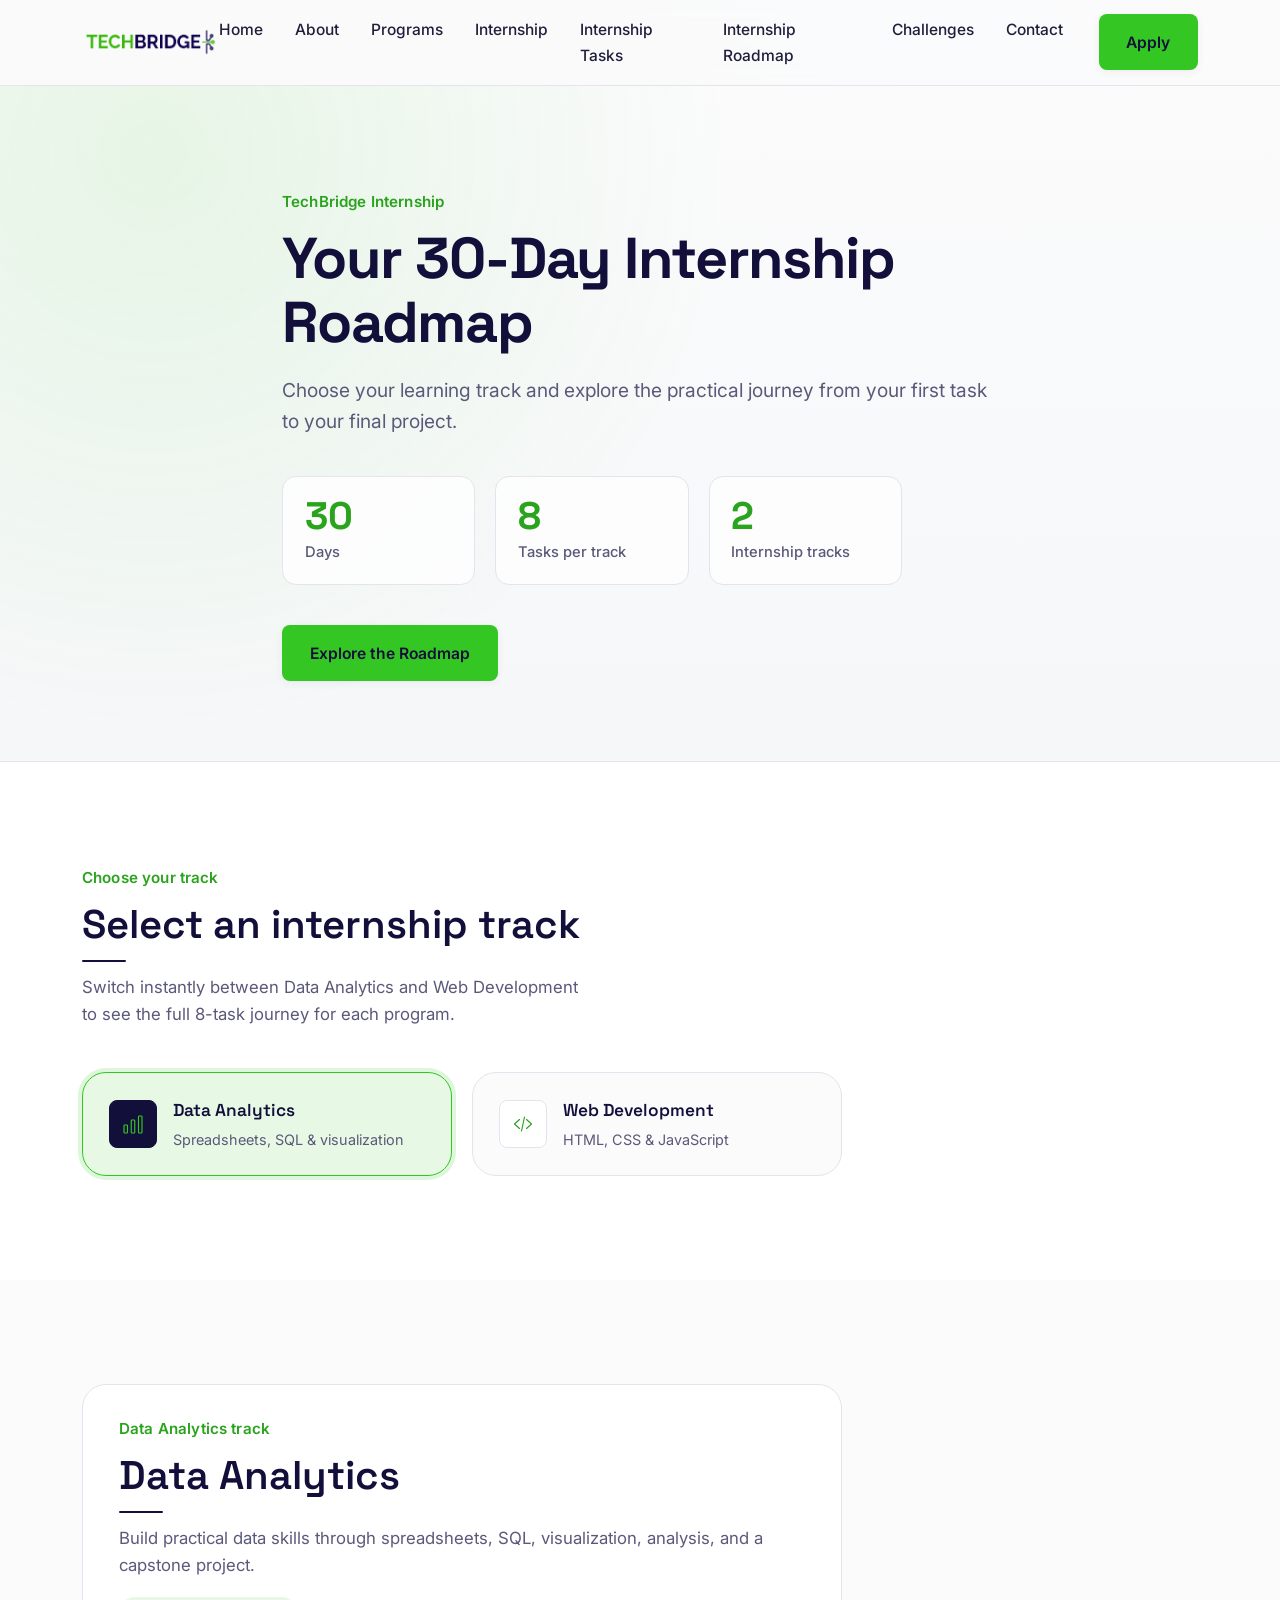
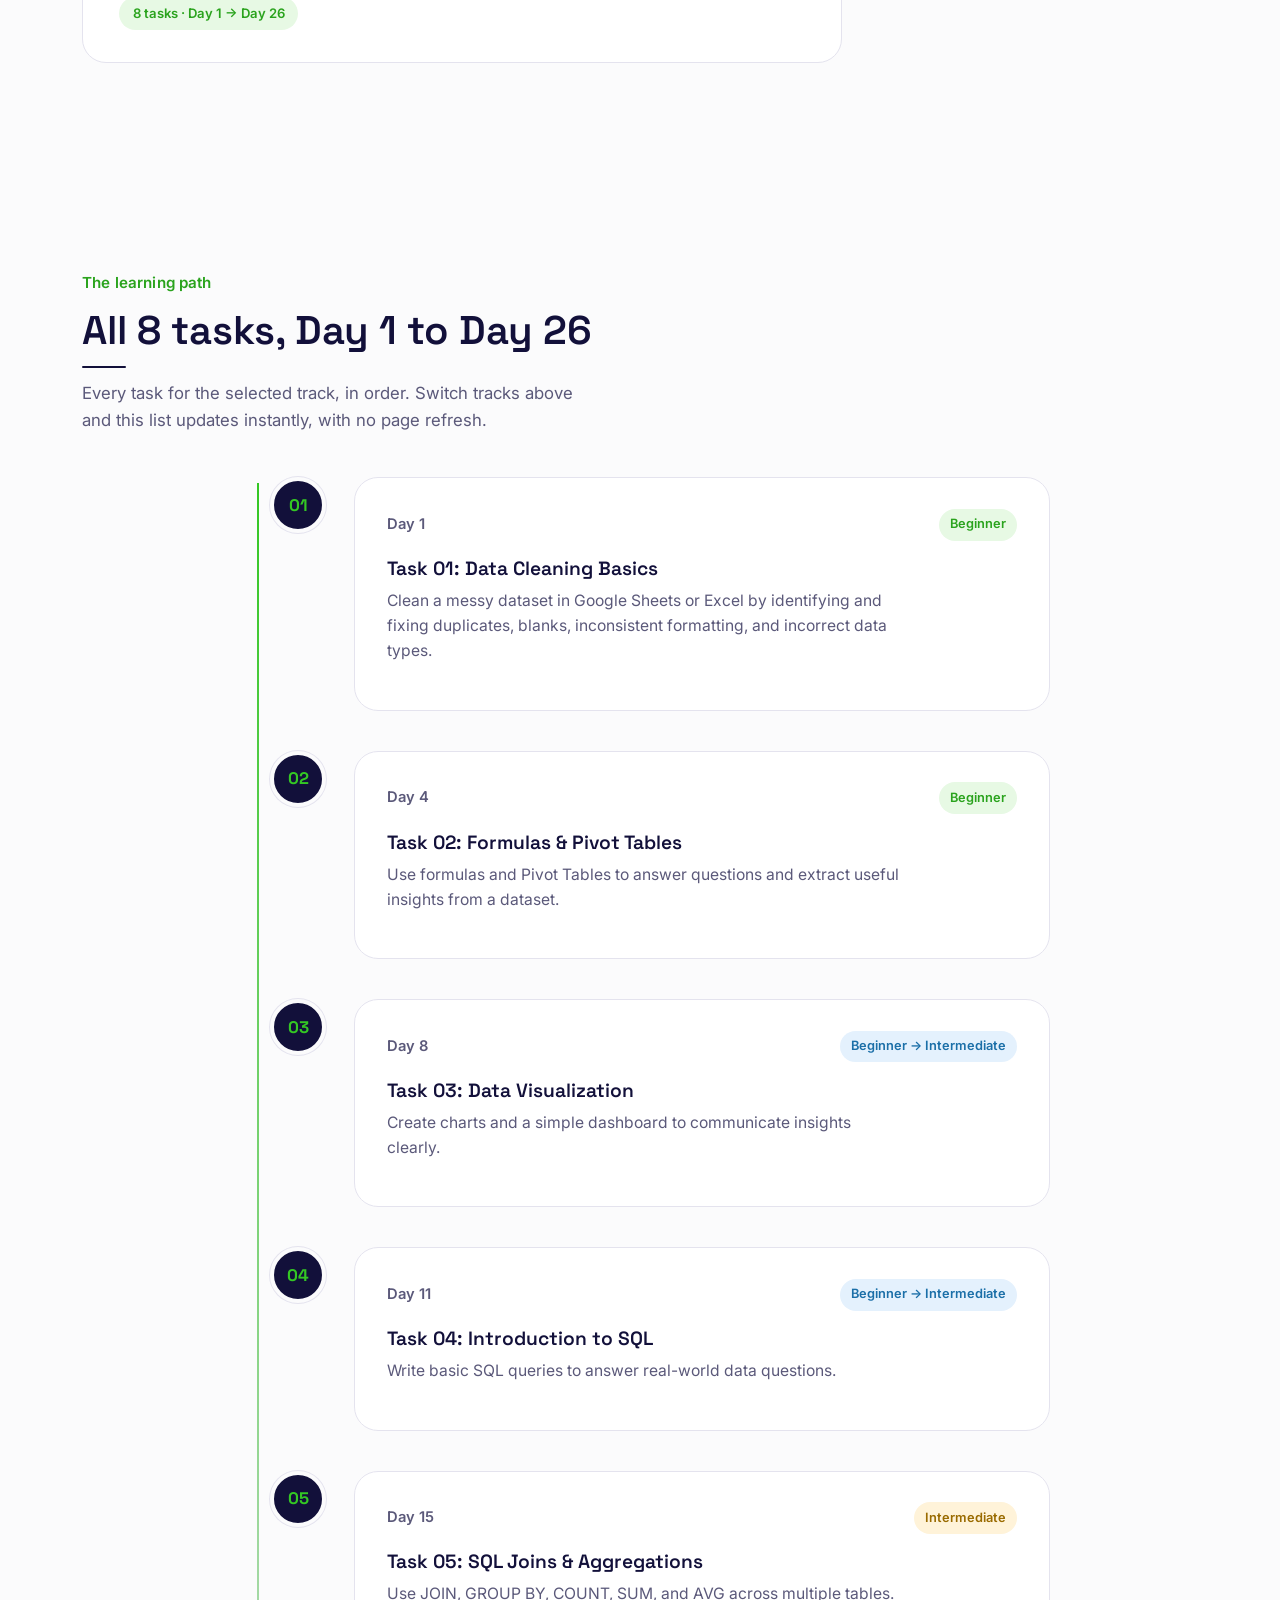
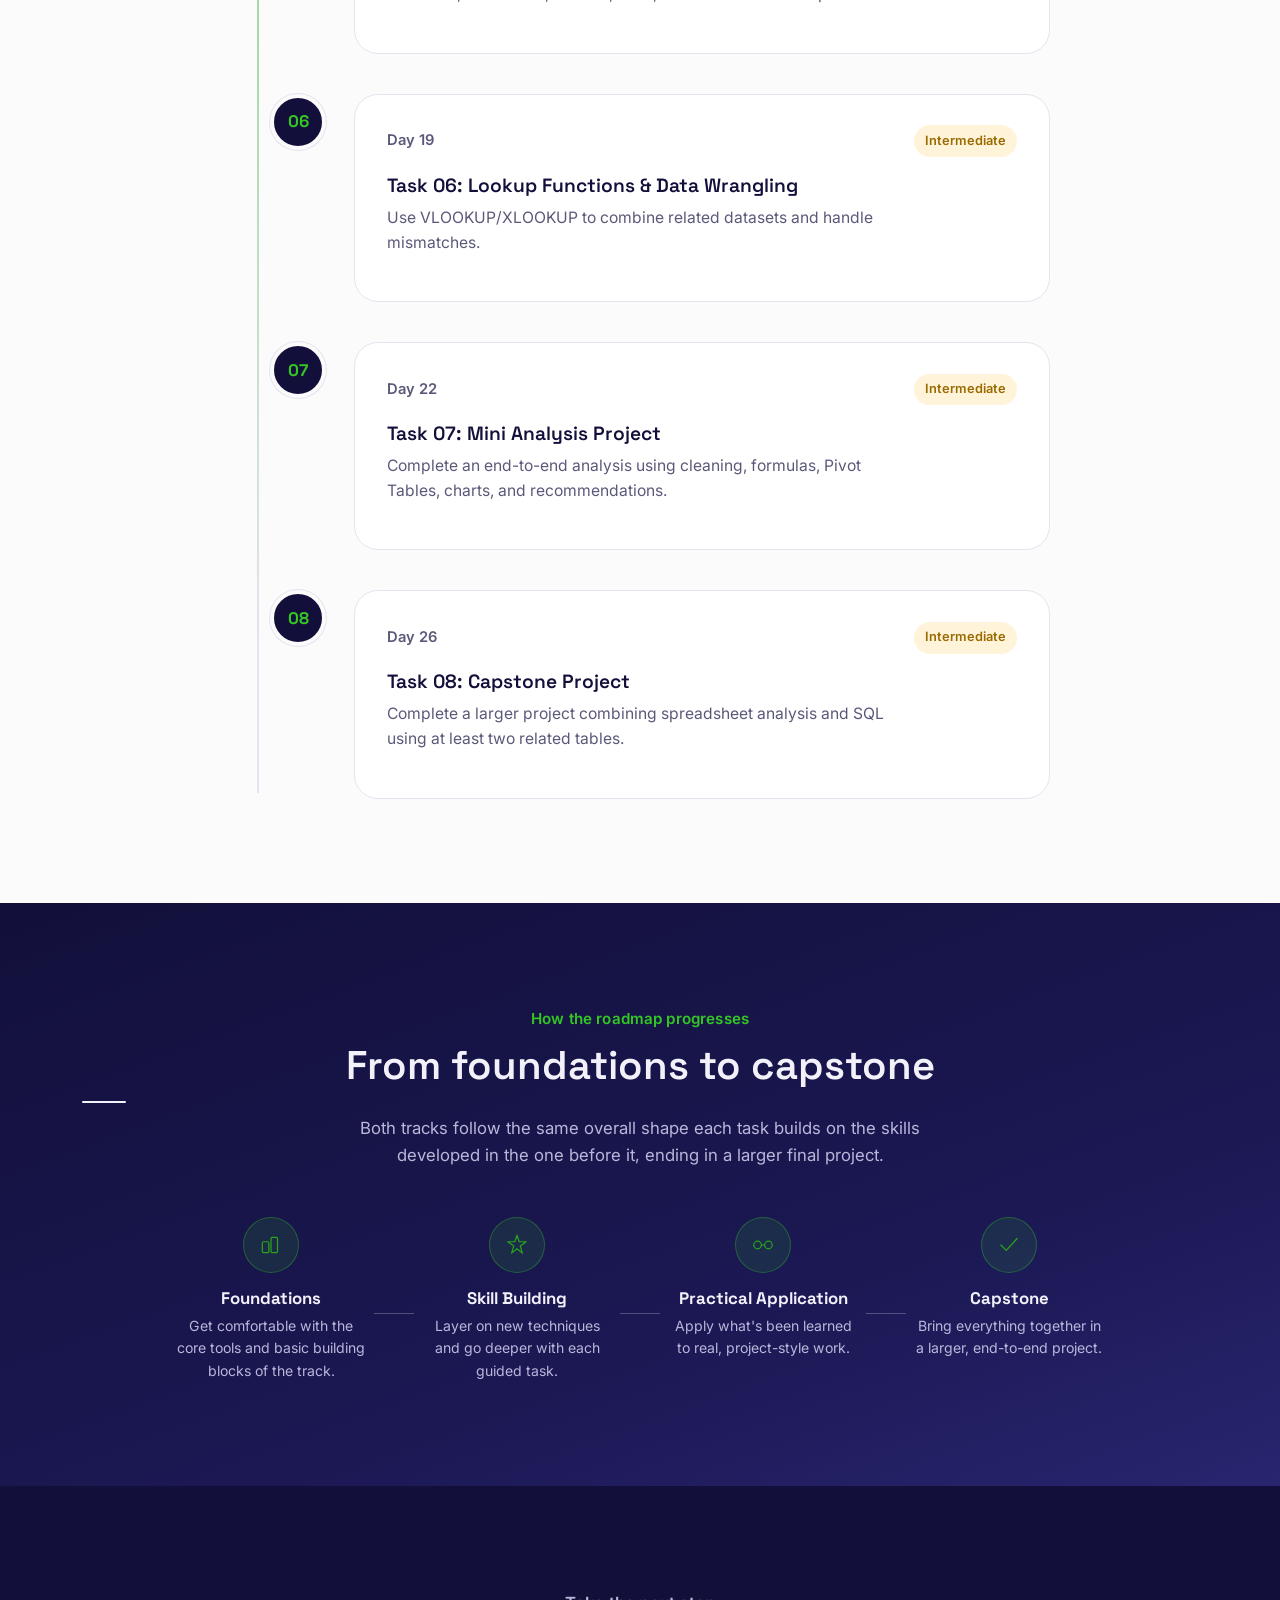
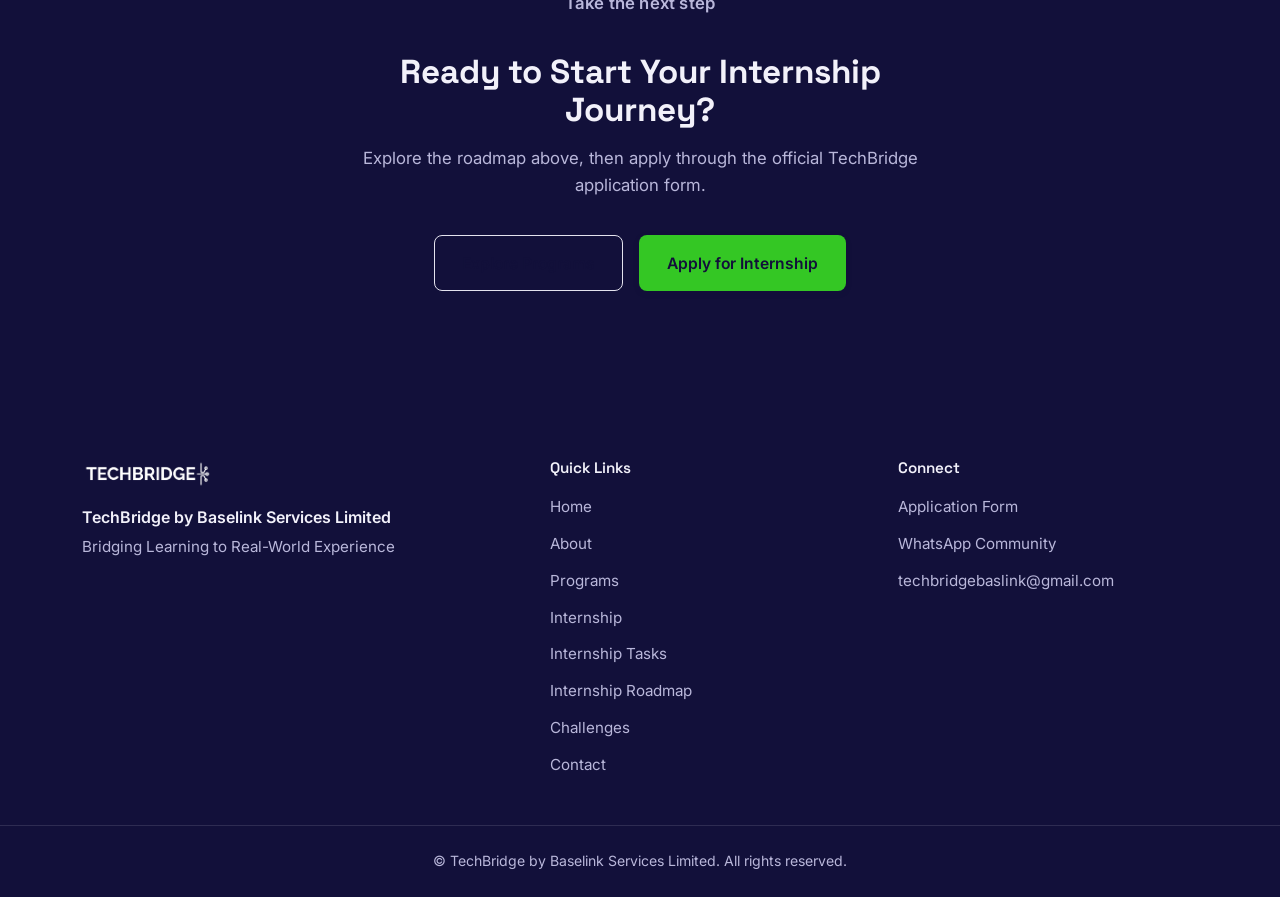
==== commit 4fc3d307: "Add files via upload" ====
--- a/internship-roadmap.html
+++ b/internship-roadmap.html
@@ -11,7 +11,7 @@
   <link href="https://fonts.googleapis.com/css2?family=Space+Grotesk:wght@500;600;700&family=Inter:wght@400;500;600&display=swap" rel="stylesheet">
   <link rel="stylesheet" href="style.css">
 </head>
-<body>
+<body data-page="internship-roadmap">
 
   <!-- Skip link for keyboard/screen-reader users -->
   <a class="skip-link" href="#main">Skip to main content</a>
@@ -35,6 +35,7 @@
           <li><a href="index.html#internship" class="nav-link">Internship</a></li>
           <li><a href="tasks.html" class="nav-link">Internship Tasks</a></li>
           <li><a href="internship-roadmap.html" class="nav-link" aria-current="page">Internship Roadmap</a></li>
+          <li><a href="challenges.html" class="nav-link">Challenges</a></li>
           <li><a href="index.html#contact" class="nav-link">Contact</a></li>
         </ul>
         <a href="https://forms.gle/8EbdSy5ttGfLZfjv5"
@@ -245,6 +246,7 @@
           <li><a href="index.html#internship">Internship</a></li>
           <li><a href="tasks.html">Internship Tasks</a></li>
           <li><a href="internship-roadmap.html">Internship Roadmap</a></li>
+          <li><a href="challenges.html">Challenges</a></li>
           <li><a href="index.html#contact">Contact</a></li>
         </ul>
       </div>
--- a/style.css
+++ b/style.css
@@ -1,636 +1,647 @@
-/* =========================================================
-   TechBridge — Design System & Styles
-   Sections: 1. Reset  2. Design Tokens  3. Base Typography
-   4. Layout Utilities  5. Buttons  6. Header/Nav  7. Hero
-   8. About  9. Programs  10. Internship  11. Why  12. CTA
-   13. Contact  14. Footer  15. Animations  16. Media Queries
-   ========================================================= */
-
-/* ---------- 1. Reset ---------- */
-*, *::before, *::after { box-sizing: border-box; }
-html { scroll-behavior: smooth; }
-body, h1, h2, h3, p, ul, figure { margin: 0; }
-ul { padding: 0; list-style: none; }
-img { max-width: 100%; display: block; }
-a { color: inherit; text-decoration: none; }
-button { font: inherit; }
-
-/* ---------- 2. Design Tokens ---------- */
-:root {
-  /* Brand colors, drawn from the TechBridge mark */
-  --color-navy-900: #12103A;
-  --color-navy-800: #1B1854;
-  --color-navy-700: #29256F;
-  --color-green-500: #34C724;
-  --color-green-600: #2AA31D;
-  --color-green-100: #E7F9E4;
-
-  /* Neutrals */
-  --color-bg: #FBFBFC;
-  --color-surface: #FFFFFF;
-  --color-border: #E4E3EE;
-  --color-text: #201E3A;
-  --color-text-muted: #5B597A;
-  --color-text-on-dark: #F2F1FA;
-  --color-text-on-dark-muted: #B9B7DA;
-
-  /* Type */
-  --font-display: "Space Grotesk", "Segoe UI", sans-serif;
-  --font-body: "Inter", "Segoe UI", sans-serif;
-
-  /* Layout */
-  --container-width: 1180px;
-  --radius-sm: 8px;
-  --radius-md: 14px;
-  --radius-lg: 24px;
-  --shadow-sm: 0 2px 8px rgba(18, 16, 58, 0.06);
-  --shadow-md: 0 12px 32px rgba(18, 16, 58, 0.10);
-  --shadow-glow: 0 0 0 4px rgba(52, 199, 36, 0.16);
-
-  --transition-fast: 0.18s ease;
-  --transition-med: 0.32s cubic-bezier(0.22, 1, 0.36, 1);
-}
-
-/* ---------- 3. Base Typography ---------- */
-body {
-  font-family: var(--font-body);
-  color: var(--color-text);
-  background: var(--color-bg);
-  line-height: 1.6;
-  -webkit-font-smoothing: antialiased;
-}
-
-h1, h2, h3 { font-family: var(--font-display); color: var(--color-navy-900); line-height: 1.15; }
-
-.eyebrow {
-  font-family: var(--font-body);
-  font-weight: 600;
-  font-size: 0.95rem;
-  color: var(--color-green-600);
-  margin: 0 0 0.75rem;
-  letter-spacing: 0.01em;
-}
-.eyebrow--light { color: var(--color-green-500); }
-
-.section-title {
-  font-size: clamp(1.8rem, 1.4vw + 1.5rem, 2.5rem);
-  font-weight: 600;
-  margin-bottom: 0.75rem;
-}
-.section-title--light { color: var(--color-text-on-dark); }
-
-.section-subtitle {
-  color: var(--color-text-muted);
-  font-size: 1.05rem;
-  margin-bottom: 2.75rem;
-  max-width: 46ch;
-}
-
-a:focus-visible, button:focus-visible {
-  outline: 3px solid var(--color-green-500);
-  outline-offset: 3px;
-  border-radius: 4px;
-}
-
-/* ---------- 4. Layout Utilities ---------- */
-.section { padding: 6.5rem 0; }
-.section-inner {
-  width: 100%;
-  max-width: var(--container-width);
-  margin: 0 auto;
-  padding: 0 2rem;
-}
-.skip-link {
-  position: absolute;
-  left: -999px;
-  top: 0;
-  background: var(--color-navy-900);
-  color: #fff;
-  padding: 0.75rem 1.25rem;
-  z-index: 200;
-  border-radius: 0 0 8px 0;
-}
-.skip-link:focus { left: 0; }
-
-/* ---------- 5. Buttons ---------- */
-.btn {
-  display: inline-flex;
-  align-items: center;
-  justify-content: center;
-  gap: 0.5rem;
-  padding: 0.9rem 1.7rem;
-  border-radius: var(--radius-sm);
-  font-weight: 600;
-  font-size: 0.98rem;
-  cursor: pointer;
-  border: 1.5px solid transparent;
-  transition: transform var(--transition-fast), box-shadow var(--transition-fast), background var(--transition-fast), color var(--transition-fast), border-color var(--transition-fast);
-  white-space: nowrap;
-}
-.btn-primary {
-  background: var(--color-green-500);
-  color: var(--color-navy-900);
-  box-shadow: var(--shadow-sm);
-}
-.btn-primary:hover {
-  background: var(--color-green-600);
-  transform: translateY(-2px);
-  box-shadow: var(--shadow-md);
-}
-.btn-secondary {
-  background: transparent;
-  color: var(--color-navy-900);
-  border-color: var(--color-border);
-}
-.btn-secondary:hover {
-  border-color: var(--color-navy-900);
-  transform: translateY(-2px);
-}
-
-/* Secondary button on dark backgrounds (CTA section) */
-.cta .btn-secondary { color: var(--color-text-on-dark); border-color: rgba(242, 241, 250, 0.3); }
-.cta .btn-secondary:hover { border-color: var(--color-text-on-dark); }
-.programs-cta .btn-secondary { color: var(--color-text-on-dark); border-color: rgba(242, 241, 250, 0.3); }
-.programs-cta .btn-secondary:hover { border-color: var(--color-text-on-dark); }
-
-/* ---------- 6. Header / Nav ---------- */
-.site-header {
-  position: sticky;
-  top: 0;
-  z-index: 100;
-  background: rgba(251, 251, 252, 0.85);
-  backdrop-filter: blur(10px);
-  border-bottom: 1px solid var(--color-border);
-}
-.navbar {
-  max-width: var(--container-width);
-  margin: 0 auto;
-  padding: 0.9rem 2rem;
-  display: flex;
-  align-items: center;
-  justify-content: space-between;
-}
-.brand { display: inline-flex; align-items: center; }
-.brand-logo { height: 32px; width: auto; }
-
-.nav-menu {
-  display: flex;
-  align-items: center;
-  gap: 2.25rem;
-}
-.nav-links { display: flex; gap: 2rem; }
-.nav-link {
-  font-weight: 500;
-  font-size: 0.97rem;
-  color: var(--color-text);
-  position: relative;
-  padding: 0.3rem 0;
-  transition: color var(--transition-fast);
-}
-.nav-link::after {
-  content: "";
-  position: absolute;
-  left: 0; bottom: 0;
-  width: 0;
-  height: 2px;
-  background: var(--color-green-500);
-  transition: width var(--transition-med);
-}
-.nav-link:hover { color: var(--color-navy-900); }
-.nav-link:hover::after { width: 100%; }
-
-.nav-toggle {
-  display: none;
-  flex-direction: column;
-  justify-content: center;
-  gap: 5px;
-  width: 40px;
-  height: 40px;
-  background: transparent;
-  border: none;
-  cursor: pointer;
-}
-.nav-toggle span {
-  display: block;
-  height: 2px;
-  width: 24px;
-  background: var(--color-navy-900);
-  margin: 0 auto;
-  transition: transform var(--transition-fast), opacity var(--transition-fast);
-}
-
-/* ---------- 7. Hero ---------- */
-.hero {
-  padding: 5.5rem 0 6rem;
-  overflow: hidden;
-}
-.hero-inner {
-  max-width: var(--container-width);
-  margin: 0 auto;
-  padding: 0 2rem;
-  display: grid;
-  grid-template-columns: 1.05fr 0.95fr;
-  align-items: center;
-  gap: 3rem;
-}
-.hero-content { animation: rise-in 0.7s var(--transition-med) both; }
-.hero-title {
-  font-size: clamp(2.6rem, 4vw + 1rem, 4.2rem);
-  font-weight: 700;
-  color: var(--color-navy-900);
-  margin-bottom: 0.6rem;
-}
-.hero-title-accent { color: var(--color-green-500); }
-.hero-tagline {
-  font-family: var(--font-display);
-  font-size: clamp(1.15rem, 1vw + 0.8rem, 1.5rem);
-  color: var(--color-navy-700);
-  font-weight: 500;
-  margin-bottom: 1.4rem;
-}
-.hero-body {
-  color: var(--color-text-muted);
-  font-size: 1.08rem;
-  max-width: 52ch;
-  margin-bottom: 2.25rem;
-}
-.hero-actions { display: flex; flex-wrap: wrap; gap: 1rem; }
-
-.hero-visual {
-  display: flex;
-  align-items: center;
-  justify-content: center;
-  min-height: 430px;
-}
-.hero-logo-orbit {
-  position: relative;
-  width: min(390px, 82vw);
-  aspect-ratio: 1;
-  display: grid;
-  place-items: center;
-  animation: rise-in 0.9s var(--transition-med) both;
-  animation-delay: 0.15s;
-}
-.hero-logo-orbit::before,
-.hero-logo-orbit::after {
-  content: "";
-  position: absolute;
-  border-radius: 50%;
-  pointer-events: none;
-}
-.hero-logo-orbit::before {
-  inset: 4%;
-  border: 1px solid rgba(20, 66, 55, 0.10);
-  box-shadow: 0 28px 70px rgba(10, 38, 31, 0.13);
-}
-.hero-logo-orbit::after {
-  width: 78%;
-  height: 78%;
-  background: radial-gradient(circle, rgba(52, 199, 36, 0.10) 0%, rgba(52, 199, 36, 0.03) 50%, transparent 72%);
-  filter: blur(2px);
-}
-.hero-logo-ring {
-  position: relative;
-  z-index: 1;
-  width: 76%;
-  aspect-ratio: 1;
-  border-radius: 50%;
-  display: grid;
-  place-items: center;
-  padding: 7px;
-  background: conic-gradient(
-    from 0deg,
-    var(--color-green-500) 0deg 70deg,
-    #ffffff 70deg 110deg,
-    var(--color-green-500) 110deg 180deg,
-    #ffffff 180deg 220deg,
-    var(--color-green-500) 220deg 290deg,
-    #ffffff 290deg 330deg,
-    var(--color-green-500) 330deg 360deg
-  );
-  box-shadow: 0 22px 55px rgba(18, 67, 53, 0.18);
-  animation: logo-ring-spin 7s linear infinite;
-}
-.hero-logo-core {
-  width: 100%;
-  height: 100%;
-  border-radius: 50%;
-  display: grid;
-  place-items: center;
-  padding: 16%;
-  background: #ffffff;
-  border: 1px solid rgba(18, 67, 53, 0.08);
-  overflow: hidden;
-}
-.hero-logo-image {
-  width: 100%;
-  height: 100%;
-  object-fit: contain;
-  display: block;
-  animation: logo-ring-counter-spin 7s linear infinite;
-}
-@keyframes logo-ring-spin {
-  to { transform: rotate(360deg); }
-}
-@keyframes logo-ring-counter-spin {
-  to { transform: rotate(-360deg); }
-}
-
-/* ---------- 8. About ---------- */
-.about { background: var(--color-surface); }
-.about-grid {
-  display: grid;
-  grid-template-columns: 1.2fr 0.8fr;
-  gap: 3.5rem;
-  align-items: start;
-}
-.about-text p {
-  color: var(--color-text-muted);
-  font-size: 1.05rem;
-  max-width: 58ch;
-  margin-bottom: 1.1rem;
-}
-.about-panel {
-  background: var(--color-bg);
-  border: 1px solid var(--color-border);
-  border-radius: var(--radius-md);
-  padding: 1.75rem;
-}
-.about-panel-row {
-  display: flex;
-  flex-direction: column;
-  gap: 0.2rem;
-  padding: 1rem 0;
-  border-bottom: 1px solid var(--color-border);
-}
-.about-panel-row:last-child { border-bottom: none; padding-bottom: 0; }
-.about-panel-row:first-child { padding-top: 0; }
-.about-panel-label {
-  font-size: 0.8rem;
-  font-weight: 600;
-  color: var(--color-green-600);
-}
-.about-panel-value {
-  font-family: var(--font-display);
-  color: var(--color-navy-900);
-  font-weight: 500;
-  font-size: 1.02rem;
-}
-
-/* ---------- 9. Programs ---------- */
-.programs { background: var(--color-bg); }
-.program-grid {
-  display: grid;
-  grid-template-columns: repeat(2, 1fr);
-  gap: 1.75rem;
-}
-.program-card {
-  background: var(--color-surface);
-  border: 1px solid var(--color-border);
-  border-radius: var(--radius-lg);
-  padding: 2.25rem;
-  transition: transform var(--transition-med), box-shadow var(--transition-med), border-color var(--transition-med);
-}
-.program-card:hover {
-  transform: translateY(-6px);
-  box-shadow: var(--shadow-md);
-  border-color: var(--color-green-500);
-}
-.program-icon {
-  width: 56px; height: 56px;
-  border-radius: var(--radius-sm);
-  background: var(--color-green-100);
-  display: flex; align-items: center; justify-content: center;
-  margin-bottom: 1.5rem;
-}
-.program-icon svg { width: 28px; height: 28px; }
-.icon-stroke { stroke: var(--color-green-600); stroke-width: 2.3; }
-.program-title { font-size: 1.3rem; font-weight: 600; margin-bottom: 0.6rem; }
-.program-desc { color: var(--color-text-muted); font-size: 1rem; }
-
-/* ---------- 10. Internship ---------- */
-.internship {
-  background: linear-gradient(160deg, var(--color-navy-900), var(--color-navy-800) 65%, var(--color-navy-700));
-}
-.internship-grid {
-  display: grid;
-  grid-template-columns: 1.3fr 0.7fr;
-  gap: 3rem;
-  align-items: center;
-}
-.internship-body {
-  color: var(--color-text-on-dark-muted);
-  font-size: 1.05rem;
-  max-width: 56ch;
-  margin-bottom: 1.75rem;
-}
-.internship-points { display: flex; flex-direction: column; gap: 1rem; }
-.internship-points li {
-  display: flex;
-  align-items: flex-start;
-  gap: 0.85rem;
-  color: var(--color-text-on-dark);
-  font-size: 1rem;
-  max-width: 54ch;
-}
-.point-mark {
-  flex-shrink: 0;
-  width: 10px; height: 10px;
-  border-radius: 50%;
-  background: var(--color-green-500);
-  margin-top: 0.5rem;
-}
-.internship-card {
-  background: rgba(52, 199, 36, 0.08);
-  border: 1px solid rgba(52, 199, 36, 0.35);
-  border-radius: var(--radius-lg);
-  padding: 3rem 2rem;
-  text-align: center;
-  display: flex;
-  flex-direction: column;
-  gap: 0.75rem;
-}
-.internship-card-number {
-  font-family: var(--font-display);
-  font-size: 4.5rem;
-  font-weight: 700;
-  color: var(--color-green-500);
-  line-height: 1;
-}
-.internship-card-label {
-  color: var(--color-text-on-dark-muted);
-  font-size: 0.98rem;
-}
-
-/* ---------- 11. Why TechBridge ---------- */
-.why { background: var(--color-surface); }
-.why-grid {
-  display: grid;
-  grid-template-columns: repeat(3, 1fr);
-  gap: 2rem 2.25rem;
-}
-.why-item {
-  padding: 1.75rem 0 0;
-  border-top: 2px solid var(--color-navy-900);
-}
-.why-item h3 { font-size: 1.1rem; font-weight: 600; margin-bottom: 0.5rem; }
-.why-item p { color: var(--color-text-muted); font-size: 0.98rem; }
-
-/* ---------- 12. CTA ---------- */
-.cta {
-  background: var(--color-navy-900);
-  background-image: radial-gradient(circle at 85% 20%, rgba(52, 199, 36, 0.16), transparent 55%);
-  text-align: center;
-}
-.cta-inner { display: flex; flex-direction: column; align-items: center; }
-.cta-title {
-  font-size: clamp(2rem, 2vw + 1.2rem, 2.9rem);
-  font-weight: 700;
-  color: var(--color-text-on-dark);
-  margin-bottom: 1rem;
-}
-.cta-body {
-  color: var(--color-text-on-dark-muted);
-  font-size: 1.08rem;
-  max-width: 50ch;
-  margin-bottom: 2.25rem;
-}
-.cta-actions { display: flex; flex-wrap: wrap; gap: 1rem; justify-content: center; }
-
-/* ---------- 13. Contact ---------- */
-.contact { background: var(--color-bg); text-align: center; }
-.contact-inner { display: flex; flex-direction: column; align-items: center; }
-.contact-body { color: var(--color-text-muted); margin-bottom: 1.5rem; }
-.contact-email {
-  font-family: var(--font-display);
-  font-size: clamp(1.3rem, 1.5vw + 0.9rem, 1.9rem);
-  font-weight: 600;
-  color: var(--color-navy-900);
-  padding-bottom: 0.3rem;
-  border-bottom: 2px solid var(--color-green-500);
-  transition: color var(--transition-fast);
-}
-.contact-email:hover { color: var(--color-green-600); }
-
-/* ---------- 14. Footer ---------- */
-.site-footer { background: var(--color-navy-900); color: var(--color-text-on-dark-muted); }
-.footer-inner {
-  max-width: var(--container-width);
-  margin: 0 auto;
-  padding: 4rem 2rem 3rem;
-  display: grid;
-  grid-template-columns: 1.4fr 1fr 1fr;
-  gap: 3rem;
-}
-.footer-logo { height: 30px; width: auto; margin-bottom: 1rem; filter: brightness(0) invert(1); }
-.footer-org { color: var(--color-text-on-dark); font-weight: 600; margin-bottom: 0.3rem; }
-.footer-tagline { font-size: 0.95rem; }
-.footer-heading {
-  color: var(--color-text-on-dark);
-  font-size: 0.95rem;
-  font-weight: 600;
-  margin-bottom: 1.1rem;
-}
-.footer-links { display: flex; flex-direction: column; gap: 0.7rem; }
-.footer-links a { font-size: 0.95rem; transition: color var(--transition-fast); }
-.footer-links a:hover { color: var(--color-green-500); }
-.footer-bottom {
-  border-top: 1px solid rgba(242, 241, 250, 0.12);
-  padding: 1.5rem 2rem;
-  text-align: center;
-  font-size: 0.88rem;
-}
-
-/* ---------- 15. Animations ---------- */
-@keyframes rise-in {
-  from { opacity: 0; transform: translateY(18px); }
-  to { opacity: 1; transform: translateY(0); }
-}
-
-.reveal {
-  opacity: 0;
-  transform: translateY(24px);
-  transition: opacity 0.7s var(--transition-med), transform 0.7s var(--transition-med);
-}
-.reveal.is-visible {
-  opacity: 1;
-  transform: translateY(0);
-}
-
-@media (prefers-reduced-motion: reduce) {
-  html { scroll-behavior: auto; }
-  .hero-content, .hero-logo-orbit, .hero-logo-ring, .hero-logo-image, .reveal {
-    animation: none !important;
-    transition: none !important;
-    opacity: 1 !important;
-    transform: none !important;
-  }
-  .program-card:hover, .btn:hover { transform: none; }
-}
-
-/* ---------- 16. Media Queries ---------- */
-
-/* Laptop / small desktop */
-@media (max-width: 1024px) {
-  .hero-inner { grid-template-columns: 1fr; text-align: left; }
-  .hero-visual { order: -1; max-width: 360px; min-height: 340px; margin: 0 auto 1rem; }
-  .about-grid { grid-template-columns: 1fr; }
-  .internship-grid { grid-template-columns: 1fr; }
-  .internship-card { max-width: 320px; }
-  .why-grid { grid-template-columns: repeat(2, 1fr); }
-}
-
-/* Tablet */
-@media (max-width: 768px) {
-  .section { padding: 4.5rem 0; }
-  .footer-inner { grid-template-columns: 1fr 1fr; }
-  .footer-brand { grid-column: 1 / -1; }
-  .program-grid { grid-template-columns: 1fr; }
-
-  .nav-toggle { display: flex; }
-  .nav-menu {
-    position: fixed;
-    top: 0;
-    right: 0;
-    height: 100vh;
-    width: min(78vw, 320px);
-    background: var(--color-surface);
-    flex-direction: column;
-    align-items: flex-start;
-    justify-content: flex-start;
-    gap: 2rem;
-    padding: 5.5rem 2rem 2rem;
-    box-shadow: -8px 0 32px rgba(18, 16, 58, 0.14);
-    transform: translateX(100%);
-    transition: transform var(--transition-med);
-  }
-  .nav-menu.is-open { transform: translateX(0); }
-  .nav-links { flex-direction: column; gap: 1.5rem; width: 100%; }
-  .nav-apply { width: 100%; text-align: center; }
-
-  .nav-toggle.is-open span:nth-child(1) { transform: translateY(7px) rotate(45deg); }
-  .nav-toggle.is-open span:nth-child(2) { opacity: 0; }
-  .nav-toggle.is-open span:nth-child(3) { transform: translateY(-7px) rotate(-45deg); }
-}
-
-/* Mobile */
-@media (max-width: 480px) {
-  .section-inner, .navbar, .hero-inner { padding-left: 1.25rem; padding-right: 1.25rem; }
-  .hero { padding: 3rem 0 3.5rem; }
-  .section { padding: 3.5rem 0; }
-  .hero-actions, .cta-actions { flex-direction: column; align-items: stretch; }
-  .btn { width: 100%; }
-  .why-grid { grid-template-columns: 1fr; }
-  .footer-inner { grid-template-columns: 1fr; gap: 2.25rem; }
-}
-
-/* TASK 2 — PROGRAMS EXPERIENCE */
-.programs-page-hero{position:relative;overflow:hidden;padding:6.5rem 0 5rem;background:radial-gradient(circle at 85% 20%,rgba(52,199,36,.12),transparent 30%),linear-gradient(180deg,#fbfbfc 0%,#f5f7f8 100%);border-bottom:1px solid var(--color-border)}
-.programs-page-hero:before,.programs-page-hero:after{content:"";position:absolute;border-radius:50%;pointer-events:none}.programs-page-hero:before{width:420px;height:420px;border:1px solid rgba(52,199,36,.16);right:-170px;top:-180px}.programs-page-hero:after{width:250px;height:250px;border:1px solid rgba(18,16,58,.08);right:-85px;top:-95px}.programs-hero-inner{position:relative;z-index:1}.programs-hero-copy{max-width:800px}.programs-hero-title{font-size:clamp(2.6rem,5vw,4.8rem);margin-bottom:1.2rem;letter-spacing:-.045em}.programs-hero-title span{color:var(--color-green-500)}.programs-hero-lead{max-width:62ch;color:var(--color-text-muted);font-size:clamp(1.05rem,.4vw + 1rem,1.2rem);line-height:1.8;margin-bottom:2rem}.programs-hero-meta{display:flex;flex-wrap:wrap;gap:.65rem}.programs-pill{display:inline-flex;align-items:center;gap:.45rem;padding:.55rem .85rem;border:1px solid var(--color-border);border-radius:999px;background:rgba(255,255,255,.78);color:var(--color-navy-800);font-size:.88rem;font-weight:600}.programs-pill:before{content:"";width:7px;height:7px;border-radius:50%;background:var(--color-green-500)}
-.programs-overview{background:var(--color-surface)}.programs-overview-head{max-width:700px;margin-bottom:3rem}.programs-overview-head p{color:var(--color-text-muted);font-size:1.05rem}.program-experience-grid{display:grid;grid-template-columns:repeat(2,minmax(0,1fr));gap:1.5rem}.program-experience-card{position:relative;overflow:hidden;min-height:100%;padding:2.35rem;border:1px solid var(--color-border);border-radius:24px;background:#fff;box-shadow:0 10px 30px rgba(18,16,58,.055);transition:transform .28s ease,box-shadow .28s ease,border-color .28s ease}.program-experience-card:hover{transform:translateY(-7px);border-color:rgba(52,199,36,.55);box-shadow:0 22px 48px rgba(18,16,58,.11)}.program-experience-card:after{content:"";position:absolute;width:190px;height:190px;border-radius:50%;border:1px solid rgba(52,199,36,.12);right:-100px;bottom:-100px}.program-number{display:flex;align-items:center;justify-content:center;width:54px;height:54px;border-radius:15px;background:var(--color-green-100);color:var(--color-green-600);font-family:var(--font-display);font-size:1.2rem;font-weight:700;margin-bottom:1.45rem}.program-experience-card h3{font-size:1.65rem;margin-bottom:.55rem}.program-experience-card .program-focus{color:var(--color-green-600);font-weight:600;margin-bottom:1rem}.program-experience-card>p:last-of-type{color:var(--color-text-muted);margin-bottom:1.6rem}.skill-label{display:block;margin-bottom:.75rem;color:var(--color-navy-900);font-size:.82rem;font-weight:700;text-transform:uppercase;letter-spacing:.08em}.skill-list{display:flex;flex-wrap:wrap;gap:.6rem}.skill-list li{padding:.55rem .75rem;border-radius:8px;background:#f6f6fa;border:1px solid #e8e7f0;color:var(--color-text);font-size:.9rem}
-.program-deep-dive{background:var(--color-bg)}.program-deep-dive+.program-deep-dive{background:var(--color-surface)}.program-detail{display:grid;grid-template-columns:.85fr 1.15fr;gap:4rem;align-items:center}.program-detail.reverse{grid-template-columns:1.15fr .85fr}.program-detail.reverse .program-detail-copy{order:2}.program-detail.reverse .program-detail-panel{order:1}.program-detail-copy h2{font-size:clamp(2rem,2.2vw,2.8rem);margin-bottom:.8rem}.program-detail-copy .detail-kicker{color:var(--color-green-600);font-weight:700;font-size:.9rem;text-transform:uppercase;letter-spacing:.08em;margin-bottom:.65rem}.program-detail-copy>p:not(.detail-kicker){color:var(--color-text-muted);font-size:1.05rem;max-width:55ch}.program-detail-panel{padding:2rem;border-radius:24px;background:var(--color-navy-900);color:var(--color-text-on-dark);box-shadow:0 20px 50px rgba(18,16,58,.14)}.program-detail-panel h3{color:var(--color-text-on-dark);font-size:1.1rem;margin-bottom:1.25rem}.detail-skill-grid{display:grid;grid-template-columns:repeat(2,1fr);gap:.8rem}.detail-skill{padding:1rem;border:1px solid rgba(242,241,250,.12);border-radius:12px;background:rgba(255,255,255,.035)}.detail-skill strong{display:block;color:var(--color-green-500);font-family:var(--font-display);margin-bottom:.2rem}.detail-skill span{color:var(--color-text-on-dark-muted);font-size:.9rem}
-.comparison-section{background:var(--color-bg)}.comparison-box{overflow:hidden;border:1px solid var(--color-border);border-radius:22px;background:#fff;box-shadow:var(--shadow-sm)}.comparison-row{display:grid;grid-template-columns:1fr 1fr 1fr}.comparison-row>div{padding:1.15rem 1.35rem;border-right:1px solid var(--color-border);border-bottom:1px solid var(--color-border)}.comparison-row>div:last-child{border-right:0}.comparison-row:last-child>div{border-bottom:0}.comparison-head{background:var(--color-navy-900);color:var(--color-text-on-dark);font-weight:700}.comparison-head>div{border-color:rgba(255,255,255,.1)}.comparison-head>div:nth-child(2),.comparison-head>div:nth-child(3){color:var(--color-green-500)}.comparison-label{font-weight:700;color:var(--color-navy-900)}.comparison-row:not(.comparison-head)>div{color:var(--color-text-muted);font-size:.95rem}
-.programs-cta{background:var(--color-navy-900)}.programs-cta-inner{text-align:center;max-width:760px}.programs-cta-inner h2{color:var(--color-text-on-dark);font-size:clamp(2rem,3vw,3rem);margin-bottom:1rem}.programs-cta-inner p{color:var(--color-text-on-dark-muted);max-width:58ch;margin:0 auto 2rem;font-size:1.05rem}.programs-cta-actions{display:flex;justify-content:center;gap:1rem;flex-wrap:wrap}
+/* =========================================================
+   TechBridge — Design System & Styles
+   Sections: 1. Reset  2. Design Tokens  3. Base Typography
+   4. Layout Utilities  5. Buttons  6. Header/Nav  7. Hero
+   8. About  9. Programs  10. Internship  11. Why  12. CTA
+   13. Contact  14. Footer  15. Animations  16. Media Queries
+   ========================================================= */
+
+/* ---------- 1. Reset ---------- */
+*, *::before, *::after { box-sizing: border-box; }
+html { scroll-behavior: smooth; }
+body, h1, h2, h3, p, ul, figure { margin: 0; }
+ul { padding: 0; list-style: none; }
+img { max-width: 100%; display: block; }
+a { color: inherit; text-decoration: none; }
+button { font: inherit; }
+
+/* ---------- 2. Design Tokens ---------- */
+:root {
+  /* Brand colors, drawn from the TechBridge mark */
+  --color-navy-900: #12103A;
+  --color-navy-800: #1B1854;
+  --color-navy-700: #29256F;
+  --color-green-500: #34C724;
+  --color-green-600: #2AA31D;
+  --color-green-100: #E7F9E4;
+
+  /* Neutrals */
+  --color-bg: #FBFBFC;
+  --color-surface: #FFFFFF;
+  --color-border: #E4E3EE;
+  --color-text: #201E3A;
+  --color-text-muted: #5B597A;
+  --color-text-on-dark: #F2F1FA;
+  --color-text-on-dark-muted: #B9B7DA;
+
+  /* Web Development track accent (also used for the Beginner→Intermediate
+     badge on the Task 4 roadmap, reused here for visual continuity) */
+  --color-blue-500: #2F8FD1;
+  --color-blue-600: #1B6FA8;
+  --color-blue-100: #E4F1FD;
+
+  /* Difficulty accents shared with the Task 4 timeline badges */
+  --color-amber-100: #FFF3D9;
+  --color-amber-700: #9A6B00;
+  --color-violet-100: #E9E7FA;
+
+  /* Type */
+  --font-display: "Space Grotesk", "Segoe UI", sans-serif;
+  --font-body: "Inter", "Segoe UI", sans-serif;
+
+  /* Layout */
+  --container-width: 1180px;
+  --radius-sm: 8px;
+  --radius-md: 14px;
+  --radius-lg: 24px;
+  --shadow-sm: 0 2px 8px rgba(18, 16, 58, 0.06);
+  --shadow-md: 0 12px 32px rgba(18, 16, 58, 0.10);
+  --shadow-glow: 0 0 0 4px rgba(52, 199, 36, 0.16);
+
+  --transition-fast: 0.18s ease;
+  --transition-med: 0.32s cubic-bezier(0.22, 1, 0.36, 1);
+}
+
+/* ---------- 3. Base Typography ---------- */
+body {
+  font-family: var(--font-body);
+  color: var(--color-text);
+  background: var(--color-bg);
+  line-height: 1.6;
+  -webkit-font-smoothing: antialiased;
+}
+
+h1, h2, h3 { font-family: var(--font-display); color: var(--color-navy-900); line-height: 1.15; }
+
+.eyebrow {
+  font-family: var(--font-body);
+  font-weight: 600;
+  font-size: 0.95rem;
+  color: var(--color-green-600);
+  margin: 0 0 0.75rem;
+  letter-spacing: 0.01em;
+}
+.eyebrow--light { color: var(--color-green-500); }
+
+.section-title {
+  font-size: clamp(1.8rem, 1.4vw + 1.5rem, 2.5rem);
+  font-weight: 600;
+  margin-bottom: 0.75rem;
+}
+.section-title--light { color: var(--color-text-on-dark); }
+
+.section-subtitle {
+  color: var(--color-text-muted);
+  font-size: 1.05rem;
+  margin-bottom: 2.75rem;
+  max-width: 46ch;
+}
+
+a:focus-visible, button:focus-visible {
+  outline: 3px solid var(--color-green-500);
+  outline-offset: 3px;
+  border-radius: 4px;
+}
+
+/* ---------- 4. Layout Utilities ---------- */
+.section { padding: 6.5rem 0; }
+.section-inner {
+  width: 100%;
+  max-width: var(--container-width);
+  margin: 0 auto;
+  padding: 0 2rem;
+}
+.skip-link {
+  position: absolute;
+  left: -999px;
+  top: 0;
+  background: var(--color-navy-900);
+  color: #fff;
+  padding: 0.75rem 1.25rem;
+  z-index: 200;
+  border-radius: 0 0 8px 0;
+}
+.skip-link:focus { left: 0; }
+
+/* ---------- 5. Buttons ---------- */
+.btn {
+  display: inline-flex;
+  align-items: center;
+  justify-content: center;
+  gap: 0.5rem;
+  padding: 0.9rem 1.7rem;
+  border-radius: var(--radius-sm);
+  font-weight: 600;
+  font-size: 0.98rem;
+  cursor: pointer;
+  border: 1.5px solid transparent;
+  transition: transform var(--transition-fast), box-shadow var(--transition-fast), background var(--transition-fast), color var(--transition-fast), border-color var(--transition-fast);
+  white-space: nowrap;
+}
+.btn-primary {
+  background: var(--color-green-500);
+  color: var(--color-navy-900);
+  box-shadow: var(--shadow-sm);
+}
+.btn-primary:hover {
+  background: var(--color-green-600);
+  transform: translateY(-2px);
+  box-shadow: var(--shadow-md);
+}
+.btn-secondary {
+  background: transparent;
+  color: var(--color-navy-900);
+  border-color: var(--color-border);
+}
+.btn-secondary:hover {
+  border-color: var(--color-navy-900);
+  transform: translateY(-2px);
+}
+
+/* Secondary button on dark backgrounds (CTA section) */
+.cta .btn-secondary { color: var(--color-text-on-dark); border-color: rgba(242, 241, 250, 0.3); }
+.cta .btn-secondary:hover { border-color: var(--color-text-on-dark); }
+.programs-cta .btn-secondary { color: var(--color-text-on-dark); border-color: rgba(242, 241, 250, 0.3); }
+.programs-cta .btn-secondary:hover { border-color: var(--color-text-on-dark); }
+
+/* ---------- 6. Header / Nav ---------- */
+.site-header {
+  position: sticky;
+  top: 0;
+  z-index: 100;
+  background: rgba(251, 251, 252, 0.85);
+  backdrop-filter: blur(10px);
+  border-bottom: 1px solid var(--color-border);
+}
+.navbar {
+  max-width: var(--container-width);
+  margin: 0 auto;
+  padding: 0.9rem 2rem;
+  display: flex;
+  align-items: center;
+  justify-content: space-between;
+}
+.brand { display: inline-flex; align-items: center; }
+.brand-logo { height: 32px; width: auto; }
+
+.nav-menu {
+  display: flex;
+  align-items: center;
+  gap: 2.25rem;
+}
+.nav-links { display: flex; gap: 2rem; }
+.nav-link {
+  font-weight: 500;
+  font-size: 0.97rem;
+  color: var(--color-text);
+  position: relative;
+  padding: 0.3rem 0;
+  transition: color var(--transition-fast);
+}
+.nav-link::after {
+  content: "";
+  position: absolute;
+  left: 0; bottom: 0;
+  width: 0;
+  height: 2px;
+  background: var(--color-green-500);
+  transition: width var(--transition-med);
+}
+.nav-link:hover { color: var(--color-navy-900); }
+.nav-link:hover::after { width: 100%; }
+
+.nav-toggle {
+  display: none;
+  flex-direction: column;
+  justify-content: center;
+  gap: 5px;
+  width: 40px;
+  height: 40px;
+  background: transparent;
+  border: none;
+  cursor: pointer;
+}
+.nav-toggle span {
+  display: block;
+  height: 2px;
+  width: 24px;
+  background: var(--color-navy-900);
+  margin: 0 auto;
+  transition: transform var(--transition-fast), opacity var(--transition-fast);
+}
+
+/* ---------- 7. Hero ---------- */
+.hero {
+  padding: 5.5rem 0 6rem;
+  overflow: hidden;
+}
+.hero-inner {
+  max-width: var(--container-width);
+  margin: 0 auto;
+  padding: 0 2rem;
+  display: grid;
+  grid-template-columns: 1.05fr 0.95fr;
+  align-items: center;
+  gap: 3rem;
+}
+.hero-content { animation: rise-in 0.7s var(--transition-med) both; }
+.hero-title {
+  font-size: clamp(2.6rem, 4vw + 1rem, 4.2rem);
+  font-weight: 700;
+  color: var(--color-navy-900);
+  margin-bottom: 0.6rem;
+}
+.hero-title-accent { color: var(--color-green-500); }
+.hero-tagline {
+  font-family: var(--font-display);
+  font-size: clamp(1.15rem, 1vw + 0.8rem, 1.5rem);
+  color: var(--color-navy-700);
+  font-weight: 500;
+  margin-bottom: 1.4rem;
+}
+.hero-body {
+  color: var(--color-text-muted);
+  font-size: 1.08rem;
+  max-width: 52ch;
+  margin-bottom: 2.25rem;
+}
+.hero-actions { display: flex; flex-wrap: wrap; gap: 1rem; }
+
+.hero-visual {
+  display: flex;
+  align-items: center;
+  justify-content: center;
+  min-height: 430px;
+}
+.hero-logo-orbit {
+  position: relative;
+  width: min(390px, 82vw);
+  aspect-ratio: 1;
+  display: grid;
+  place-items: center;
+  animation: rise-in 0.9s var(--transition-med) both;
+  animation-delay: 0.15s;
+}
+.hero-logo-orbit::before,
+.hero-logo-orbit::after {
+  content: "";
+  position: absolute;
+  border-radius: 50%;
+  pointer-events: none;
+}
+.hero-logo-orbit::before {
+  inset: 4%;
+  border: 1px solid rgba(20, 66, 55, 0.10);
+  box-shadow: 0 28px 70px rgba(10, 38, 31, 0.13);
+}
+.hero-logo-orbit::after {
+  width: 78%;
+  height: 78%;
+  background: radial-gradient(circle, rgba(52, 199, 36, 0.10) 0%, rgba(52, 199, 36, 0.03) 50%, transparent 72%);
+  filter: blur(2px);
+}
+.hero-logo-ring {
+  position: relative;
+  z-index: 1;
+  width: 76%;
+  aspect-ratio: 1;
+  border-radius: 50%;
+  display: grid;
+  place-items: center;
+  padding: 7px;
+  background: conic-gradient(
+    from 0deg,
+    var(--color-green-500) 0deg 70deg,
+    #ffffff 70deg 110deg,
+    var(--color-green-500) 110deg 180deg,
+    #ffffff 180deg 220deg,
+    var(--color-green-500) 220deg 290deg,
+    #ffffff 290deg 330deg,
+    var(--color-green-500) 330deg 360deg
+  );
+  box-shadow: 0 22px 55px rgba(18, 67, 53, 0.18);
+  animation: logo-ring-spin 7s linear infinite;
+}
+.hero-logo-core {
+  width: 100%;
+  height: 100%;
+  border-radius: 50%;
+  display: grid;
+  place-items: center;
+  padding: 16%;
+  background: #ffffff;
+  border: 1px solid rgba(18, 67, 53, 0.08);
+  overflow: hidden;
+}
+.hero-logo-image {
+  width: 100%;
+  height: 100%;
+  object-fit: contain;
+  display: block;
+  animation: logo-ring-counter-spin 7s linear infinite;
+}
+@keyframes logo-ring-spin {
+  to { transform: rotate(360deg); }
+}
+@keyframes logo-ring-counter-spin {
+  to { transform: rotate(-360deg); }
+}
+
+/* ---------- 8. About ---------- */
+.about { background: var(--color-surface); }
+.about-grid {
+  display: grid;
+  grid-template-columns: 1.2fr 0.8fr;
+  gap: 3.5rem;
+  align-items: start;
+}
+.about-text p {
+  color: var(--color-text-muted);
+  font-size: 1.05rem;
+  max-width: 58ch;
+  margin-bottom: 1.1rem;
+}
+.about-panel {
+  background: var(--color-bg);
+  border: 1px solid var(--color-border);
+  border-radius: var(--radius-md);
+  padding: 1.75rem;
+}
+.about-panel-row {
+  display: flex;
+  flex-direction: column;
+  gap: 0.2rem;
+  padding: 1rem 0;
+  border-bottom: 1px solid var(--color-border);
+}
+.about-panel-row:last-child { border-bottom: none; padding-bottom: 0; }
+.about-panel-row:first-child { padding-top: 0; }
+.about-panel-label {
+  font-size: 0.8rem;
+  font-weight: 600;
+  color: var(--color-green-600);
+}
+.about-panel-value {
+  font-family: var(--font-display);
+  color: var(--color-navy-900);
+  font-weight: 500;
+  font-size: 1.02rem;
+}
+
+/* ---------- 9. Programs ---------- */
+.programs { background: var(--color-bg); }
+.program-grid {
+  display: grid;
+  grid-template-columns: repeat(2, 1fr);
+  gap: 1.75rem;
+}
+.program-card {
+  background: var(--color-surface);
+  border: 1px solid var(--color-border);
+  border-radius: var(--radius-lg);
+  padding: 2.25rem;
+  transition: transform var(--transition-med), box-shadow var(--transition-med), border-color var(--transition-med);
+}
+.program-card:hover {
+  transform: translateY(-6px);
+  box-shadow: var(--shadow-md);
+  border-color: var(--color-green-500);
+}
+.program-icon {
+  width: 56px; height: 56px;
+  border-radius: var(--radius-sm);
+  background: var(--color-green-100);
+  display: flex; align-items: center; justify-content: center;
+  margin-bottom: 1.5rem;
+}
+.program-icon svg { width: 28px; height: 28px; }
+.icon-stroke { stroke: var(--color-green-600); stroke-width: 2.3; }
+.program-title { font-size: 1.3rem; font-weight: 600; margin-bottom: 0.6rem; }
+.program-desc { color: var(--color-text-muted); font-size: 1rem; }
+
+/* ---------- 10. Internship ---------- */
+.internship {
+  background: linear-gradient(160deg, var(--color-navy-900), var(--color-navy-800) 65%, var(--color-navy-700));
+}
+.internship-grid {
+  display: grid;
+  grid-template-columns: 1.3fr 0.7fr;
+  gap: 3rem;
+  align-items: center;
+}
+.internship-body {
+  color: var(--color-text-on-dark-muted);
+  font-size: 1.05rem;
+  max-width: 56ch;
+  margin-bottom: 1.75rem;
+}
+.internship-points { display: flex; flex-direction: column; gap: 1rem; }
+.internship-points li {
+  display: flex;
+  align-items: flex-start;
+  gap: 0.85rem;
+  color: var(--color-text-on-dark);
+  font-size: 1rem;
+  max-width: 54ch;
+}
+.point-mark {
+  flex-shrink: 0;
+  width: 10px; height: 10px;
+  border-radius: 50%;
+  background: var(--color-green-500);
+  margin-top: 0.5rem;
+}
+.internship-card {
+  background: rgba(52, 199, 36, 0.08);
+  border: 1px solid rgba(52, 199, 36, 0.35);
+  border-radius: var(--radius-lg);
+  padding: 3rem 2rem;
+  text-align: center;
+  display: flex;
+  flex-direction: column;
+  gap: 0.75rem;
+}
+.internship-card-number {
+  font-family: var(--font-display);
+  font-size: 4.5rem;
+  font-weight: 700;
+  color: var(--color-green-500);
+  line-height: 1;
+}
+.internship-card-label {
+  color: var(--color-text-on-dark-muted);
+  font-size: 0.98rem;
+}
+
+/* ---------- 11. Why TechBridge ---------- */
+.why { background: var(--color-surface); }
+.why-grid {
+  display: grid;
+  grid-template-columns: repeat(3, 1fr);
+  gap: 2rem 2.25rem;
+}
+.why-item {
+  padding: 1.75rem 0 0;
+  border-top: 2px solid var(--color-navy-900);
+}
+.why-item h3 { font-size: 1.1rem; font-weight: 600; margin-bottom: 0.5rem; }
+.why-item p { color: var(--color-text-muted); font-size: 0.98rem; }
+
+/* ---------- 12. CTA ---------- */
+.cta {
+  background: var(--color-navy-900);
+  background-image: radial-gradient(circle at 85% 20%, rgba(52, 199, 36, 0.16), transparent 55%);
+  text-align: center;
+}
+.cta-inner { display: flex; flex-direction: column; align-items: center; }
+.cta-title {
+  font-size: clamp(2rem, 2vw + 1.2rem, 2.9rem);
+  font-weight: 700;
+  color: var(--color-text-on-dark);
+  margin-bottom: 1rem;
+}
+.cta-body {
+  color: var(--color-text-on-dark-muted);
+  font-size: 1.08rem;
+  max-width: 50ch;
+  margin-bottom: 2.25rem;
+}
+.cta-actions { display: flex; flex-wrap: wrap; gap: 1rem; justify-content: center; }
+
+/* ---------- 13. Contact ---------- */
+.contact { background: var(--color-bg); text-align: center; }
+.contact-inner { display: flex; flex-direction: column; align-items: center; }
+.contact-body { color: var(--color-text-muted); margin-bottom: 1.5rem; }
+.contact-email {
+  font-family: var(--font-display);
+  font-size: clamp(1.3rem, 1.5vw + 0.9rem, 1.9rem);
+  font-weight: 600;
+  color: var(--color-navy-900);
+  padding-bottom: 0.3rem;
+  border-bottom: 2px solid var(--color-green-500);
+  transition: color var(--transition-fast);
+}
+.contact-email:hover { color: var(--color-green-600); }
+
+/* ---------- 14. Footer ---------- */
+.site-footer { background: var(--color-navy-900); color: var(--color-text-on-dark-muted); }
+.footer-inner {
+  max-width: var(--container-width);
+  margin: 0 auto;
+  padding: 4rem 2rem 3rem;
+  display: grid;
+  grid-template-columns: 1.4fr 1fr 1fr;
+  gap: 3rem;
+}
+.footer-logo { height: 30px; width: auto; margin-bottom: 1rem; filter: brightness(0) invert(1); }
+.footer-org { color: var(--color-text-on-dark); font-weight: 600; margin-bottom: 0.3rem; }
+.footer-tagline { font-size: 0.95rem; }
+.footer-heading {
+  color: var(--color-text-on-dark);
+  font-size: 0.95rem;
+  font-weight: 600;
+  margin-bottom: 1.1rem;
+}
+.footer-links { display: flex; flex-direction: column; gap: 0.7rem; }
+.footer-links a { font-size: 0.95rem; transition: color var(--transition-fast); }
+.footer-links a:hover { color: var(--color-green-500); }
+.footer-bottom {
+  border-top: 1px solid rgba(242, 241, 250, 0.12);
+  padding: 1.5rem 2rem;
+  text-align: center;
+  font-size: 0.88rem;
+}
+
+/* ---------- 15. Animations ---------- */
+@keyframes rise-in {
+  from { opacity: 0; transform: translateY(18px); }
+  to { opacity: 1; transform: translateY(0); }
+}
+
+.reveal {
+  opacity: 0;
+  transform: translateY(24px);
+  transition: opacity 0.7s var(--transition-med), transform 0.7s var(--transition-med);
+}
+.reveal.is-visible {
+  opacity: 1;
+  transform: translateY(0);
+}
+
+@media (prefers-reduced-motion: reduce) {
+  html { scroll-behavior: auto; }
+  .hero-content, .hero-logo-orbit, .hero-logo-ring, .hero-logo-image, .reveal {
+    animation: none !important;
+    transition: none !important;
+    opacity: 1 !important;
+    transform: none !important;
+  }
+  .program-card:hover, .btn:hover { transform: none; }
+}
+
+/* ---------- 16. Media Queries ---------- */
+
+/* Laptop / small desktop */
+@media (max-width: 1024px) {
+  .hero-inner { grid-template-columns: 1fr; text-align: left; }
+  .hero-visual { order: -1; max-width: 360px; min-height: 340px; margin: 0 auto 1rem; }
+  .about-grid { grid-template-columns: 1fr; }
+  .internship-grid { grid-template-columns: 1fr; }
+  .internship-card { max-width: 320px; }
+  .why-grid { grid-template-columns: repeat(2, 1fr); }
+}
+
+/* Tablet */
+@media (max-width: 768px) {
+  .section { padding: 4.5rem 0; }
+  .footer-inner { grid-template-columns: 1fr 1fr; }
+  .footer-brand { grid-column: 1 / -1; }
+  .program-grid { grid-template-columns: 1fr; }
+
+  .nav-toggle { display: flex; }
+  .nav-menu {
+    position: fixed;
+    top: 0;
+    right: 0;
+    height: 100vh;
+    width: min(78vw, 320px);
+    background: var(--color-surface);
+    flex-direction: column;
+    align-items: flex-start;
+    justify-content: flex-start;
+    gap: 2rem;
+    padding: 5.5rem 2rem 2rem;
+    box-shadow: -8px 0 32px rgba(18, 16, 58, 0.14);
+    transform: translateX(100%);
+    transition: transform var(--transition-med);
+  }
+  .nav-menu.is-open { transform: translateX(0); }
+  .nav-links { flex-direction: column; gap: 1.5rem; width: 100%; }
+  .nav-apply { width: 100%; text-align: center; }
+
+  .nav-toggle.is-open span:nth-child(1) { transform: translateY(7px) rotate(45deg); }
+  .nav-toggle.is-open span:nth-child(2) { opacity: 0; }
+  .nav-toggle.is-open span:nth-child(3) { transform: translateY(-7px) rotate(-45deg); }
+}
+
+/* Mobile */
+@media (max-width: 480px) {
+  .section-inner, .navbar, .hero-inner { padding-left: 1.25rem; padding-right: 1.25rem; }
+  .hero { padding: 3rem 0 3.5rem; }
+  .section { padding: 3.5rem 0; }
+  .hero-actions, .cta-actions { flex-direction: column; align-items: stretch; }
+  .btn { width: 100%; }
+  .why-grid { grid-template-columns: 1fr; }
+  .footer-inner { grid-template-columns: 1fr; gap: 2.25rem; }
+}
+
+/* TASK 2 — PROGRAMS EXPERIENCE */
+.programs-page-hero{position:relative;overflow:hidden;padding:6.5rem 0 5rem;background:radial-gradient(circle at 85% 20%,rgba(52,199,36,.12),transparent 30%),linear-gradient(180deg,#fbfbfc 0%,#f5f7f8 100%);border-bottom:1px solid var(--color-border)}
+.programs-page-hero:before,.programs-page-hero:after{content:"";position:absolute;border-radius:50%;pointer-events:none}.programs-page-hero:before{width:420px;height:420px;border:1px solid rgba(52,199,36,.16);right:-170px;top:-180px}.programs-page-hero:after{width:250px;height:250px;border:1px solid rgba(18,16,58,.08);right:-85px;top:-95px}.programs-hero-inner{position:relative;z-index:1}.programs-hero-copy{max-width:800px}.programs-hero-title{font-size:clamp(2.6rem,5vw,4.8rem);margin-bottom:1.2rem;letter-spacing:-.045em}.programs-hero-title span{color:var(--color-green-500)}.programs-hero-lead{max-width:62ch;color:var(--color-text-muted);font-size:clamp(1.05rem,.4vw + 1rem,1.2rem);line-height:1.8;margin-bottom:2rem}.programs-hero-meta{display:flex;flex-wrap:wrap;gap:.65rem}.programs-pill{display:inline-flex;align-items:center;gap:.45rem;padding:.55rem .85rem;border:1px solid var(--color-border);border-radius:999px;background:rgba(255,255,255,.78);color:var(--color-navy-800);font-size:.88rem;font-weight:600}.programs-pill:before{content:"";width:7px;height:7px;border-radius:50%;background:var(--color-green-500)}
+.programs-overview{background:var(--color-surface)}.programs-overview-head{max-width:700px;margin-bottom:3rem}.programs-overview-head p{color:var(--color-text-muted);font-size:1.05rem}.program-experience-grid{display:grid;grid-template-columns:repeat(2,minmax(0,1fr));gap:1.5rem}.program-experience-card{position:relative;overflow:hidden;min-height:100%;padding:2.35rem;border:1px solid var(--color-border);border-radius:24px;background:#fff;box-shadow:0 10px 30px rgba(18,16,58,.055);transition:transform .28s ease,box-shadow .28s ease,border-color .28s ease}.program-experience-card:hover{transform:translateY(-7px);border-color:rgba(52,199,36,.55);box-shadow:0 22px 48px rgba(18,16,58,.11)}.program-experience-card:after{content:"";position:absolute;width:190px;height:190px;border-radius:50%;border:1px solid rgba(52,199,36,.12);right:-100px;bottom:-100px}.program-number{display:flex;align-items:center;justify-content:center;width:54px;height:54px;border-radius:15px;background:var(--color-green-100);color:var(--color-green-600);font-family:var(--font-display);font-size:1.2rem;font-weight:700;margin-bottom:1.45rem}.program-experience-card h3{font-size:1.65rem;margin-bottom:.55rem}.program-experience-card .program-focus{color:var(--color-green-600);font-weight:600;margin-bottom:1rem}.program-experience-card>p:last-of-type{color:var(--color-text-muted);margin-bottom:1.6rem}.skill-label{display:block;margin-bottom:.75rem;color:var(--color-navy-900);font-size:.82rem;font-weight:700;text-transform:uppercase;letter-spacing:.08em}.skill-list{display:flex;flex-wrap:wrap;gap:.6rem}.skill-list li{padding:.55rem .75rem;border-radius:8px;background:#f6f6fa;border:1px solid #e8e7f0;color:var(--color-text);font-size:.9rem}
+.program-deep-dive{background:var(--color-bg)}.program-deep-dive+.program-deep-dive{background:var(--color-surface)}.program-detail{display:grid;grid-template-columns:.85fr 1.15fr;gap:4rem;align-items:center}.program-detail.reverse{grid-template-columns:1.15fr .85fr}.program-detail.reverse .program-detail-copy{order:2}.program-detail.reverse .program-detail-panel{order:1}.program-detail-copy h2{font-size:clamp(2rem,2.2vw,2.8rem);margin-bottom:.8rem}.program-detail-copy .detail-kicker{color:var(--color-green-600);font-weight:700;font-size:.9rem;text-transform:uppercase;letter-spacing:.08em;margin-bottom:.65rem}.program-detail-copy>p:not(.detail-kicker){color:var(--color-text-muted);font-size:1.05rem;max-width:55ch}.program-detail-panel{padding:2rem;border-radius:24px;background:var(--color-navy-900);color:var(--color-text-on-dark);box-shadow:0 20px 50px rgba(18,16,58,.14)}.program-detail-panel h3{color:var(--color-text-on-dark);font-size:1.1rem;margin-bottom:1.25rem}.detail-skill-grid{display:grid;grid-template-columns:repeat(2,1fr);gap:.8rem}.detail-skill{padding:1rem;border:1px solid rgba(242,241,250,.12);border-radius:12px;background:rgba(255,255,255,.035)}.detail-skill strong{display:block;color:var(--color-green-500);font-family:var(--font-display);margin-bottom:.2rem}.detail-skill span{color:var(--color-text-on-dark-muted);font-size:.9rem}
+.comparison-section{background:var(--color-bg)}.comparison-box{overflow:hidden;border:1px solid var(--color-border);border-radius:22px;background:#fff;box-shadow:var(--shadow-sm)}.comparison-row{display:grid;grid-template-columns:1fr 1fr 1fr}.comparison-row>div{padding:1.15rem 1.35rem;border-right:1px solid var(--color-border);border-bottom:1px solid var(--color-border)}.comparison-row>div:last-child{border-right:0}.comparison-row:last-child>div{border-bottom:0}.comparison-head{background:var(--color-navy-900);color:var(--color-text-on-dark);font-weight:700}.comparison-head>div{border-color:rgba(255,255,255,.1)}.comparison-head>div:nth-child(2),.comparison-head>div:nth-child(3){color:var(--color-green-500)}.comparison-label{font-weight:700;color:var(--color-navy-900)}.comparison-row:not(.comparison-head)>div{color:var(--color-text-muted);font-size:.95rem}
+.programs-cta{background:var(--color-navy-900)}.programs-cta-inner{text-align:center;max-width:760px}.programs-cta-inner h2{color:var(--color-text-on-dark);font-size:clamp(2rem,3vw,3rem);margin-bottom:1rem}.programs-cta-inner p{color:var(--color-text-on-dark-muted);max-width:58ch;margin:0 auto 2rem;font-size:1.05rem}.programs-cta-actions{display:flex;justify-content:center;gap:1rem;flex-wrap:wrap}
 @media(max-width:900px){.program-detail,.program-detail.reverse{grid-template-columns:1fr;gap:2rem}.program-detail.reverse .program-detail-copy,.program-detail.reverse .program-detail-panel{order:initial}}@media(max-width:700px){.programs-page-hero{padding:4.5rem 0 3.5rem}.program-experience-grid{grid-template-columns:1fr}.comparison-box{overflow-x:auto}.comparison-row{min-width:650px}.detail-skill-grid{grid-template-columns:1fr}}@media(max-width:480px){.programs-cta-actions{flex-direction:column;align-items:stretch}.program-experience-card,.program-detail-panel{padding:1.5rem}}
 
 /* =========================================================
@@ -1072,4 +1083,908 @@
   .track-btn { padding: 1.15rem 1.25rem; }
   .track-btn-icon { width: 40px; height: 40px; }
   .track-btn-icon svg { width: 20px; height: 20px; }
-}
+}
+
+/* =========================================================
+   TASK 5 — TECHBRIDGE CHALLENGE HUB
+   29. Challenges Hero  30. Challenges Overview  31. Filters
+   32. Challenge Grid & Cards  33. Empty State  34. Challenges CTA
+   35. Challenge Modal  36. Reveal/Stagger Animation
+   37. Task 5 Media Queries
+   ========================================================= */
+
+/* ---------- 29. Challenges Hero ---------- */
+.challenges-hero {
+  position: relative;
+  overflow: hidden;
+  padding: 6.5rem 0 5.5rem;
+  background:
+    radial-gradient(circle at 88% 12%, rgba(47, 143, 209, 0.13), transparent 30%),
+    radial-gradient(circle at 12% 92%, rgba(52, 199, 36, 0.11), transparent 34%),
+    linear-gradient(180deg, #fbfbfc 0%, #f4f7f5 100%);
+  border-bottom: 1px solid var(--color-border);
+}
+.challenges-hero::before {
+  content: "";
+  position: absolute;
+  inset: 0;
+  opacity: 0.38;
+  background-image:
+    linear-gradient(rgba(18,16,58,0.035) 1px, transparent 1px),
+    linear-gradient(90deg, rgba(18,16,58,0.035) 1px, transparent 1px);
+  background-size: 42px 42px;
+  mask-image: linear-gradient(to bottom, black, transparent 92%);
+  animation: hero-grid-drift 18s linear infinite;
+}
+.challenges-hero::after {
+  content: "";
+  position: absolute;
+  width: 320px;
+  height: 320px;
+  right: -130px;
+  top: -150px;
+  border: 1px solid rgba(52,199,36,0.20);
+  border-radius: 50%;
+  box-shadow: 0 0 0 32px rgba(52,199,36,0.025), 0 0 0 70px rgba(47,143,209,0.025);
+  animation: hero-orbit-drift 12s ease-in-out infinite;
+}
+.challenges-hero-inner {
+  position: relative;
+  z-index: 1;
+  display: grid;
+  grid-template-columns: minmax(0, 1.12fr) minmax(280px, 0.88fr);
+  align-items: center;
+  gap: 4rem;
+}
+.challenges-hero-copy { max-width: 780px; }
+.challenges-hero-eyebrow { animation: rise-in 0.6s var(--transition-med) both; }
+.challenges-hero-title {
+  font-family: var(--font-display);
+  font-size: clamp(2.4rem, 4vw + 1rem, 3.8rem);
+  font-weight: 700;
+  color: var(--color-navy-900);
+  line-height: 1.06;
+  letter-spacing: -0.035em;
+  margin-bottom: 1.25rem;
+  animation: rise-in 0.7s var(--transition-med) both;
+  animation-delay: 0.06s;
+}
+.challenges-hero-lead {
+  color: var(--color-text-muted);
+  font-size: clamp(1.05rem, 0.4vw + 1rem, 1.2rem);
+  max-width: 62ch;
+  margin-bottom: 2.25rem;
+  animation: rise-in 0.7s var(--transition-med) both;
+  animation-delay: 0.14s;
+}
+.challenges-hero-meta {
+  display: flex;
+  flex-wrap: wrap;
+  gap: 0.65rem;
+  animation: rise-in 0.7s var(--transition-med) both;
+  animation-delay: 0.22s;
+}
+.challenges-pill {
+  display: inline-flex;
+  align-items: center;
+  gap: 0.5rem;
+  padding: 0.55rem 0.9rem;
+  border: 1px solid rgba(18,16,58,0.10);
+  border-radius: 999px;
+  background: rgba(255,255,255,0.76);
+  backdrop-filter: blur(8px);
+  color: var(--color-navy-800);
+  font-size: 0.88rem;
+  font-weight: 600;
+  box-shadow: 0 5px 18px rgba(18,16,58,0.035);
+  transition: transform var(--transition-med), box-shadow var(--transition-med), border-color var(--transition-med);
+}
+.challenges-pill:hover {
+  transform: translateY(-3px);
+  border-color: rgba(52,199,36,0.35);
+  box-shadow: 0 10px 24px rgba(18,16,58,0.07);
+}
+.challenges-pill-dot { width: 8px; height: 8px; border-radius: 50%; flex-shrink: 0; }
+.challenges-pill-dot--green { background: var(--color-green-500); box-shadow: 0 0 0 5px rgba(52,199,36,0.10); }
+.challenges-pill-dot--blue { background: var(--color-blue-500); box-shadow: 0 0 0 5px rgba(47,143,209,0.10); }
+
+/* Animated challenge-system visual */
+.challenge-hero-visual {
+  position: relative;
+  min-height: 330px;
+  display: grid;
+  place-items: center;
+  isolation: isolate;
+  animation: visual-in 0.9s var(--transition-med) 0.18s both;
+}
+.challenge-orbit {
+  position: absolute;
+  border: 1px solid rgba(18,16,58,0.10);
+  border-radius: 50%;
+}
+.challenge-orbit--outer {
+  width: 300px;
+  height: 300px;
+  animation: orbit-spin 18s linear infinite;
+}
+.challenge-orbit--outer::before,
+.challenge-orbit--outer::after {
+  content: "";
+  position: absolute;
+  width: 10px;
+  height: 10px;
+  border-radius: 50%;
+  background: var(--color-green-500);
+  box-shadow: 0 0 0 6px rgba(52,199,36,0.10);
+}
+.challenge-orbit--outer::before { top: 18px; left: 52px; }
+.challenge-orbit--outer::after { right: 26px; bottom: 66px; background: var(--color-blue-500); box-shadow: 0 0 0 6px rgba(47,143,209,0.10); }
+.challenge-orbit--inner {
+  width: 205px;
+  height: 205px;
+  border-color: rgba(52,199,36,0.18);
+  animation: orbit-spin-reverse 11s linear infinite;
+}
+.challenge-signal {
+  position: relative;
+  width: 112px;
+  height: 112px;
+  display: grid;
+  place-items: center;
+  border-radius: 50%;
+  background: rgba(255,255,255,0.82);
+  border: 1px solid rgba(18,16,58,0.10);
+  box-shadow: 0 24px 55px rgba(18,16,58,0.12), inset 0 0 0 10px rgba(52,199,36,0.035);
+}
+.challenge-signal-core {
+  width: 46px;
+  height: 46px;
+  display: grid;
+  place-items: center;
+  border-radius: 50%;
+  background: var(--color-navy-900);
+  box-shadow: 0 0 0 9px rgba(52,199,36,0.11);
+  animation: signal-pulse 2.2s ease-in-out infinite;
+}
+.challenge-signal-dot {
+  width: 10px;
+  height: 10px;
+  border-radius: 50%;
+  background: var(--color-green-500);
+  box-shadow: 0 0 18px rgba(52,199,36,0.65);
+}
+.challenge-signal-line {
+  position: absolute;
+  width: 72%;
+  height: 1px;
+  background: linear-gradient(90deg, transparent, rgba(52,199,36,0.55), transparent);
+  animation: signal-scan 2.8s ease-in-out infinite;
+}
+.challenge-signal-line:nth-child(1) { transform: rotate(0deg); }
+.challenge-signal-line:nth-child(2) { transform: rotate(60deg); animation-delay: 0.45s; }
+.challenge-signal-line:nth-child(3) { transform: rotate(120deg); animation-delay: 0.9s; }
+.challenge-hero-label {
+  position: absolute;
+  font-family: var(--font-display);
+  font-size: 0.68rem;
+  font-weight: 700;
+  letter-spacing: 0.14em;
+  color: var(--color-text-muted);
+  white-space: nowrap;
+}
+.challenge-hero-label--top { top: 22px; right: 18px; }
+.challenge-hero-label--bottom { bottom: 25px; left: 50%; transform: translateX(-50%); }
+
+@keyframes hero-grid-drift {
+  from { transform: translate3d(0,0,0); }
+  to { transform: translate3d(42px,42px,0); }
+}
+@keyframes hero-orbit-drift {
+  0%,100% { transform: translate3d(0,0,0) rotate(0deg); }
+  50% { transform: translate3d(-18px,18px,0) rotate(25deg); }
+}
+@keyframes visual-in {
+  from { opacity: 0; transform: translateY(18px) scale(0.96); }
+  to { opacity: 1; transform: translateY(0) scale(1); }
+}
+@keyframes orbit-spin { to { transform: rotate(360deg); } }
+@keyframes orbit-spin-reverse { to { transform: rotate(-360deg); } }
+@keyframes signal-pulse {
+  0%,100% { transform: scale(0.94); box-shadow: 0 0 0 9px rgba(52,199,36,0.10); }
+  50% { transform: scale(1.06); box-shadow: 0 0 0 15px rgba(52,199,36,0.045); }
+}
+@keyframes signal-scan {
+  0%,100% { opacity: 0.18; transform: scaleX(0.65); }
+  50% { opacity: 0.75; transform: scaleX(1); }
+}
+
+/* ---------- 30. Challenges Overview ---------- */
+.challenges-overview { background: var(--color-surface); }
+.challenges-overview-inner { max-width: 760px; }
+.challenges-overview-inner p { color: var(--color-text-muted); font-size: 1.05rem; }
+
+/* ---------- 31. Filters ---------- */
+.challenge-filters-section { background: var(--color-bg); padding-bottom: 3rem; }
+.challenge-filters-head {
+  display: flex;
+  align-items: flex-end;
+  justify-content: space-between;
+  flex-wrap: wrap;
+  gap: 1.25rem;
+  margin-bottom: 1.75rem;
+}
+.challenge-reset-btn {
+  display: inline-flex;
+  align-items: center;
+  gap: 0.5rem;
+  padding: 0.65rem 1.1rem;
+  border-radius: var(--radius-sm);
+  border: 1.5px solid var(--color-border);
+  background: var(--color-surface);
+  color: var(--color-text);
+  font-weight: 600;
+  font-size: 0.9rem;
+  cursor: pointer;
+  transition: border-color var(--transition-fast), transform var(--transition-fast), color var(--transition-fast);
+}
+.challenge-reset-btn svg { width: 16px; height: 16px; }
+.challenge-reset-btn:hover {
+  border-color: var(--color-navy-900);
+  transform: translateY(-1px);
+}
+
+.challenge-search-wrap {
+  position: relative;
+  max-width: 420px;
+  margin-bottom: 1.75rem;
+}
+.challenge-search-icon {
+  position: absolute;
+  left: 0.9rem;
+  top: 50%;
+  transform: translateY(-50%);
+  width: 18px;
+  height: 18px;
+  pointer-events: none;
+}
+.challenge-search-icon .icon-stroke { stroke: var(--color-text-muted); }
+.challenge-search-input {
+  width: 100%;
+  padding: 0.8rem 1rem 0.8rem 2.6rem;
+  border-radius: var(--radius-sm);
+  border: 1.5px solid var(--color-border);
+  background: var(--color-surface);
+  font: inherit;
+  font-size: 0.95rem;
+  color: var(--color-text);
+  transition: border-color var(--transition-fast), box-shadow var(--transition-fast);
+}
+.challenge-search-input::placeholder { color: var(--color-text-muted); }
+.challenge-search-input:focus {
+  outline: none;
+  border-color: var(--color-green-500);
+  box-shadow: var(--shadow-glow);
+}
+
+.challenge-filter-group { margin-bottom: 1.4rem; }
+.challenge-filter-group:last-child { margin-bottom: 0; }
+.challenge-filter-label {
+  display: block;
+  font-size: 0.8rem;
+  font-weight: 700;
+  text-transform: uppercase;
+  letter-spacing: 0.07em;
+  color: var(--color-text-muted);
+  margin-bottom: 0.65rem;
+}
+.challenge-filter-pills { display: flex; flex-wrap: wrap; gap: 0.6rem; }
+.filter-pill {
+  padding: 0.55rem 1.1rem;
+  border-radius: 999px;
+  border: 1.5px solid var(--color-border);
+  background: var(--color-surface);
+  color: var(--color-text);
+  font-weight: 600;
+  font-size: 0.88rem;
+  cursor: pointer;
+  transition: border-color var(--transition-fast), background var(--transition-fast),
+              color var(--transition-fast), transform var(--transition-fast);
+}
+.filter-pill:hover { border-color: var(--color-navy-900); transform: translateY(-1px); }
+.filter-pill.is-active {
+  background: var(--color-navy-900);
+  border-color: var(--color-navy-900);
+  color: var(--color-green-500);
+}
+
+/* ---------- 32. Challenge Grid & Cards ---------- */
+.challenges-grid-section { background: var(--color-bg); padding-top: 0; }
+.challenge-grid {
+  display: grid;
+  grid-template-columns: repeat(3, minmax(0, 1fr));
+  gap: 1.75rem;
+}
+.challenge-card {
+  position: relative;
+  display: flex;
+  flex-direction: column;
+  background: var(--color-surface);
+  border: 1px solid var(--color-border);
+  border-radius: var(--radius-lg);
+  padding: 1.9rem 1.85rem 1.75rem;
+  overflow: hidden;
+  transition: transform var(--transition-med), box-shadow var(--transition-med), border-color var(--transition-med);
+  animation: card-in 0.5s var(--transition-med) both;
+}
+.challenge-card::before {
+  content: "";
+  position: absolute;
+  top: 0; left: 0; right: 0;
+  height: 3px;
+  background: var(--color-green-500);
+  transform: scaleX(0.18);
+  transform-origin: left;
+  transition: transform var(--transition-med);
+}
+.challenge-card[data-track="Web Development"]::before { background: var(--color-blue-500); }
+.challenge-card:hover {
+  transform: translateY(-6px);
+  box-shadow: var(--shadow-md);
+  border-color: rgba(18, 16, 58, 0.14);
+}
+.challenge-card:hover::before { transform: scaleX(1); }
+
+.challenge-card-top {
+  display: flex;
+  align-items: flex-start;
+  justify-content: space-between;
+  margin-bottom: 1.4rem;
+}
+.challenge-card-icon {
+  width: 52px;
+  height: 52px;
+  border-radius: var(--radius-sm);
+  background: var(--color-green-100);
+  display: flex;
+  align-items: center;
+  justify-content: center;
+  transition: transform var(--transition-med);
+}
+.challenge-card-icon svg { width: 26px; height: 26px; }
+.challenge-card[data-track="Web Development"] .challenge-card-icon { background: var(--color-blue-100); }
+.challenge-card[data-track="Web Development"] .challenge-card-icon .icon-stroke { stroke: var(--color-blue-600); }
+.challenge-card:hover .challenge-card-icon { transform: translateY(-3px); }
+.challenge-card-id {
+  font-family: var(--font-display);
+  font-weight: 700;
+  font-size: 0.85rem;
+  color: var(--color-text-muted);
+}
+
+.challenge-card-badges { display: flex; flex-wrap: wrap; gap: 0.5rem; margin-bottom: 1rem; }
+.challenge-track-badge {
+  font-size: 0.76rem;
+  font-weight: 700;
+  text-transform: uppercase;
+  letter-spacing: 0.05em;
+  padding: 0.32rem 0.65rem;
+  border-radius: 999px;
+  background: var(--color-green-100);
+  color: var(--color-green-600);
+}
+.challenge-card[data-track="Web Development"] .challenge-track-badge {
+  background: var(--color-blue-100);
+  color: var(--color-blue-600);
+}
+.challenge-difficulty-badge {
+  font-size: 0.76rem;
+  font-weight: 700;
+  padding: 0.32rem 0.65rem;
+  border-radius: 999px;
+  background: var(--color-green-100);
+  color: var(--color-green-600);
+}
+.challenge-difficulty-badge[data-difficulty="Intermediate"] { background: var(--color-amber-100); color: var(--color-amber-700); }
+.challenge-difficulty-badge[data-difficulty="Advanced"] { background: var(--color-violet-100); color: var(--color-navy-700); }
+
+.challenge-card-title { font-size: 1.2rem; font-weight: 600; margin-bottom: 0.55rem; }
+.challenge-card-desc { color: var(--color-text-muted); font-size: 0.96rem; margin-bottom: 1rem; }
+.challenge-card-outcome {
+  display: flex;
+  gap: 0.6rem;
+  padding: 0.9rem 1rem;
+  border-radius: var(--radius-sm);
+  background: var(--color-bg);
+  border: 1px solid var(--color-border);
+  margin-bottom: 1.5rem;
+}
+.challenge-card-outcome svg { width: 17px; height: 17px; flex-shrink: 0; margin-top: 0.1rem; }
+.challenge-card-outcome .icon-stroke { stroke: var(--color-green-600); }
+.challenge-card-outcome p { font-size: 0.86rem; color: var(--color-text-muted); }
+.challenge-card-outcome strong { display: block; font-size: 0.76rem; text-transform: uppercase; letter-spacing: 0.05em; color: var(--color-navy-800); margin-bottom: 0.15rem; }
+
+.challenge-card-footer { margin-top: auto; }
+.challenge-view-btn {
+  display: inline-flex;
+  align-items: center;
+  justify-content: center;
+  gap: 0.5rem;
+  width: 100%;
+  padding: 0.8rem 1rem;
+  border-radius: var(--radius-sm);
+  border: 1.5px solid var(--color-navy-900);
+  background: transparent;
+  color: var(--color-navy-900);
+  font-weight: 600;
+  font-size: 0.94rem;
+  cursor: pointer;
+  transition: background var(--transition-fast), color var(--transition-fast), transform var(--transition-fast);
+}
+.challenge-view-btn svg { width: 16px; height: 16px; transition: transform var(--transition-fast); }
+.challenge-view-btn:hover {
+  background: var(--color-navy-900);
+  color: var(--color-green-500);
+}
+.challenge-view-btn:hover svg { transform: translateX(3px); }
+
+/* ---------- Task 5 interaction polish ---------- */
+.challenge-grid {
+  perspective: 1200px;
+}
+.challenge-card {
+  will-change: transform;
+}
+.challenge-card::after {
+  content: "";
+  position: absolute;
+  inset: -80% -35%;
+  background: linear-gradient(105deg, transparent 38%, rgba(255,255,255,0.48) 48%, transparent 58%);
+  transform: translateX(-55%) rotate(8deg);
+  opacity: 0;
+  pointer-events: none;
+}
+.challenge-card:hover::after {
+  opacity: 1;
+  animation: card-shine 0.85s ease forwards;
+}
+.challenge-card-id {
+  transition: color var(--transition-fast), transform var(--transition-fast);
+}
+.challenge-card:hover .challenge-card-id {
+  color: var(--color-green-600);
+  transform: translateX(-2px);
+}
+.filter-pill {
+  position: relative;
+  overflow: hidden;
+}
+.filter-pill::after {
+  content: "";
+  position: absolute;
+  inset: 0;
+  background: linear-gradient(110deg, transparent 30%, rgba(255,255,255,0.20) 50%, transparent 70%);
+  transform: translateX(-120%);
+}
+.filter-pill.is-active::after {
+  animation: filter-sweep 2.6s ease-in-out infinite;
+}
+.challenge-reset-btn svg {
+  transition: transform 0.45s ease;
+}
+.challenge-reset-btn:hover svg {
+  transform: rotate(-180deg);
+}
+.challenge-search-wrap::after {
+  content: "";
+  position: absolute;
+  left: 0;
+  right: 0;
+  bottom: -1px;
+  height: 2px;
+  background: linear-gradient(90deg, transparent, var(--color-green-500), transparent);
+  transform: scaleX(0);
+  transform-origin: center;
+  transition: transform var(--transition-med);
+  pointer-events: none;
+}
+.challenge-search-wrap:focus-within::after { transform: scaleX(1); }
+
+@keyframes card-shine {
+  from { transform: translateX(-55%) rotate(8deg); }
+  to { transform: translateX(55%) rotate(8deg); }
+}
+@keyframes filter-sweep {
+  0%, 55% { transform: translateX(-120%); }
+  80%, 100% { transform: translateX(120%); }
+}
+
+/* ---------- 33. Empty State ---------- */
+.challenge-empty-state {
+  text-align: center;
+  max-width: 420px;
+  margin: 2rem auto 0;
+  padding: 3rem 2rem;
+  border: 1.5px dashed var(--color-border);
+  border-radius: var(--radius-lg);
+  background: var(--color-surface);
+}
+.challenge-empty-icon {
+  width: 56px;
+  height: 56px;
+  margin: 0 auto 1.25rem;
+  border-radius: 50%;
+  background: var(--color-bg);
+  display: flex;
+  align-items: center;
+  justify-content: center;
+}
+.challenge-empty-icon svg { width: 26px; height: 26px; }
+.challenge-empty-icon .icon-stroke { stroke: var(--color-text-muted); }
+.challenge-empty-state h3 { font-size: 1.1rem; font-weight: 600; margin-bottom: 0.5rem; }
+.challenge-empty-state p { color: var(--color-text-muted); font-size: 0.95rem; margin-bottom: 1.5rem; }
+
+/* ---------- 34. Challenges CTA ---------- */
+.challenges-cta { background: var(--color-navy-900); text-align: center; }
+.challenges-cta-inner { max-width: 640px; margin: 0 auto; }
+.challenges-cta-inner h2 { color: var(--color-text-on-dark); font-size: clamp(1.9rem, 2.6vw, 2.6rem); margin-bottom: 1rem; }
+.challenges-cta-inner p { color: var(--color-text-on-dark-muted); font-size: 1.05rem; margin-bottom: 2.25rem; }
+.challenges-cta-actions { display: flex; justify-content: center; gap: 1rem; flex-wrap: wrap; }
+
+/* ---------- 35. Challenge Modal ---------- */
+.challenge-modal-overlay {
+  position: fixed;
+  inset: 0;
+  z-index: 300;
+  display: flex;
+  align-items: center;
+  justify-content: center;
+  padding: 1.5rem;
+  background: rgba(18, 16, 58, 0.55);
+  backdrop-filter: blur(3px);
+  opacity: 0;
+  animation: modal-overlay-in 0.22s var(--transition-med) forwards;
+}
+.challenge-modal-overlay.is-closing { animation: modal-overlay-out 0.18s ease forwards; }
+.challenge-modal-overlay[hidden] { display: none; }
+
+.challenge-modal {
+  position: relative;
+  width: 100%;
+  max-width: 600px;
+  max-height: min(84vh, 720px);
+  overflow-y: auto;
+  background: var(--color-surface);
+  border-radius: var(--radius-lg);
+  padding: 2.25rem 2.25rem 2rem;
+  box-shadow: 0 30px 70px rgba(18, 16, 58, 0.3);
+  transform: translateY(16px) scale(0.98);
+  opacity: 0;
+  animation: modal-in 0.28s var(--transition-med) forwards;
+}
+.challenge-modal-overlay.is-closing .challenge-modal { animation: modal-out 0.18s ease forwards; }
+
+.challenge-modal-close {
+  position: absolute;
+  top: 1.25rem;
+  right: 1.25rem;
+  width: 36px;
+  height: 36px;
+  border-radius: 50%;
+  border: 1px solid var(--color-border);
+  background: var(--color-bg);
+  display: flex;
+  align-items: center;
+  justify-content: center;
+  cursor: pointer;
+  transition: background var(--transition-fast), border-color var(--transition-fast), transform var(--transition-fast);
+}
+.challenge-modal-close svg { width: 15px; height: 15px; }
+.challenge-modal-close .icon-stroke { stroke: var(--color-navy-900); }
+.challenge-modal-close:hover { background: var(--color-navy-900); border-color: var(--color-navy-900); transform: rotate(90deg); }
+.challenge-modal-close:hover .icon-stroke { stroke: var(--color-green-500); }
+
+.challenge-modal-head { display: flex; gap: 0.6rem; margin-bottom: 1rem; padding-right: 2rem; }
+.challenge-modal-track,
+.challenge-modal-difficulty {
+  font-size: 0.76rem;
+  font-weight: 700;
+  text-transform: uppercase;
+  letter-spacing: 0.05em;
+  padding: 0.32rem 0.65rem;
+  border-radius: 999px;
+  background: var(--color-green-100);
+  color: var(--color-green-600);
+}
+.challenge-modal-track[data-track="Web Development"] { background: var(--color-blue-100); color: var(--color-blue-600); }
+.challenge-modal-difficulty[data-difficulty="Intermediate"] { background: var(--color-amber-100); color: var(--color-amber-700); }
+.challenge-modal-difficulty[data-difficulty="Advanced"] { background: var(--color-violet-100); color: var(--color-navy-700); }
+
+.challenge-modal-title { font-size: 1.5rem; margin-bottom: 0.6rem; padding-right: 1.5rem; }
+.challenge-modal-desc { color: var(--color-text-muted); font-size: 1rem; margin-bottom: 1.75rem; }
+
+.challenge-modal-body { display: flex; flex-direction: column; gap: 1.4rem; }
+.challenge-modal-block h3 {
+  font-family: var(--font-display);
+  font-size: 0.8rem;
+  font-weight: 700;
+  text-transform: uppercase;
+  letter-spacing: 0.06em;
+  color: var(--color-green-600);
+  margin-bottom: 0.5rem;
+}
+.challenge-modal-block p { color: var(--color-text); font-size: 0.96rem; }
+.challenge-modal-tags { display: flex; flex-wrap: wrap; gap: 0.5rem; }
+.challenge-modal-tags li {
+  padding: 0.45rem 0.75rem;
+  border-radius: 8px;
+  background: var(--color-bg);
+  border: 1px solid var(--color-border);
+  color: var(--color-text);
+  font-size: 0.86rem;
+}
+.challenge-modal-grid {
+  display: grid;
+  grid-template-columns: 1fr 1fr;
+  gap: 1.25rem;
+  padding: 1.1rem 1.25rem;
+  border: 1px solid var(--color-border);
+  border-radius: var(--radius-md);
+  background: var(--color-bg);
+}
+.challenge-modal-outcome {
+  padding: 1.1rem 1.25rem;
+  border-radius: var(--radius-md);
+  background: var(--color-green-100);
+}
+.challenge-modal-outcome h3 { color: var(--color-green-600); }
+.challenge-modal-outcome p { color: var(--color-navy-900); }
+
+/* ---------- 36. Reveal / Stagger Animation ---------- */
+@keyframes card-in {
+  from { opacity: 0; transform: translateY(16px); }
+  to { opacity: 1; transform: translateY(0); }
+}
+@keyframes modal-overlay-in { to { opacity: 1; } }
+@keyframes modal-overlay-out { to { opacity: 0; } }
+@keyframes modal-in { to { opacity: 1; transform: translateY(0) scale(1); } }
+@keyframes modal-out {
+  from { opacity: 1; transform: translateY(0) scale(1); }
+  to { opacity: 0; transform: translateY(10px) scale(0.98); }
+}
+@media (prefers-reduced-motion: reduce) {
+  .challenges-hero-eyebrow, .challenges-hero-title, .challenges-hero-lead, .challenges-hero-meta,
+  .challenge-card, .challenge-hero-visual, .challenge-orbit, .challenge-signal-core,
+  .challenge-signal-line {
+    animation: none;
+  }
+  .challenges-hero::before, .challenges-hero::after { animation: none; }
+  .challenge-card::after, .filter-pill.is-active::after { animation: none; }
+  .challenge-modal-overlay, .challenge-modal { animation: none; opacity: 1; transform: none; }
+}
+
+/* ---------- 37. Task 5 Media Queries ---------- */
+@media (max-width: 1024px) {
+  .challenge-grid { grid-template-columns: repeat(2, minmax(0, 1fr)); }
+  .challenges-hero-inner { grid-template-columns: 1fr; gap: 2rem; }
+  .challenge-hero-visual { min-height: 250px; }
+}
+@media (max-width: 720px) {
+  .challenges-hero { padding: 4.5rem 0 3.5rem; }
+  .challenge-filters-head { flex-direction: column; align-items: flex-start; }
+  .challenge-modal-grid { grid-template-columns: 1fr; }
+}
+@media (max-width: 620px) {
+  .challenge-grid { grid-template-columns: 1fr; }
+}
+@media (max-width: 480px) {
+  .challenge-card { padding: 1.6rem 1.4rem; }
+  .challenge-search-wrap { max-width: 100%; }
+  .challenge-modal { padding: 1.75rem 1.5rem 1.5rem; max-height: 90vh; }
+  .challenge-modal-overlay { padding: 0.85rem; align-items: flex-end; }
+  .challenge-modal { border-radius: var(--radius-lg) var(--radius-lg) 0 0; max-width: 100%; }
+}
+
+
+/* =========================================================
+   GLOBAL PREMIUM MOTION SYSTEM — TechBridge Tasks 1–5
+   Purpose: consistent, polished motion across every page
+   ========================================================= */
+:root {
+  --motion-ease: cubic-bezier(.22, 1, .36, 1);
+  --motion-fast: 180ms;
+  --motion-med: 520ms;
+  --motion-slow: 820ms;
+}
+
+html { scroll-behavior: smooth; }
+
+body {
+  overflow-x: hidden;
+  background-image:
+    radial-gradient(circle at 8% 12%, rgba(31, 158, 96, .055), transparent 26%),
+    radial-gradient(circle at 92% 28%, rgba(31, 158, 96, .04), transparent 24%);
+}
+
+/* Soft page-load entrance */
+body::before {
+  content: "";
+  position: fixed;
+  inset: 0;
+  z-index: 9998;
+  pointer-events: none;
+  background: linear-gradient(180deg, rgba(255,255,255,.94), rgba(255,255,255,0));
+  transform: translateY(-100%);
+  animation: tbPageWash 900ms var(--motion-ease) both;
+}
+
+@keyframes tbPageWash { to { transform: translateY(100%); opacity: 0; } }
+
+/* Universal reveal state; JS progressively enables it */
+.tb-reveal {
+  opacity: 0;
+  transform: translateY(28px);
+  transition: opacity var(--motion-med) var(--motion-ease), transform var(--motion-med) var(--motion-ease);
+  transition-delay: var(--tb-delay, 0ms);
+}
+.tb-reveal.tb-visible { opacity: 1; transform: none; }
+
+.tb-reveal-left { transform: translateX(-28px); }
+.tb-reveal-right { transform: translateX(28px); }
+.tb-reveal-scale { transform: translateY(20px) scale(.975); }
+.tb-reveal.tb-visible.tb-reveal-left,
+.tb-reveal.tb-visible.tb-reveal-right,
+.tb-reveal.tb-visible.tb-reveal-scale { transform: none; }
+
+/* Navigation and links */
+nav a, .nav-link, .btn, button, .filter-btn, .filter-pill, a {
+  -webkit-tap-highlight-color: transparent;
+}
+
+nav a, .nav-link {
+  position: relative;
+  transition: color var(--motion-fast) ease, transform var(--motion-fast) ease;
+}
+nav a::after, .nav-link::after {
+  content: "";
+  position: absolute;
+  left: 50%;
+  bottom: -7px;
+  width: 0;
+  height: 2px;
+  border-radius: 999px;
+  background: currentColor;
+  transform: translateX(-50%);
+  transition: width 260ms var(--motion-ease);
+}
+nav a:hover, .nav-link:hover { transform: translateY(-1px); }
+nav a:hover::after, .nav-link:hover::after { width: 70%; }
+
+/* Buttons: lift + soft sweep */
+.btn, button, .filter-btn, .filter-pill {
+  position: relative;
+  overflow: hidden;
+  isolation: isolate;
+  transition: transform 220ms var(--motion-ease), box-shadow 220ms ease, border-color 220ms ease;
+}
+.btn::before, button::before, .filter-btn::before, .filter-pill::before {
+  content: "";
+  position: absolute;
+  inset: 0;
+  z-index: -1;
+  transform: translateX(-105%);
+  background: linear-gradient(105deg, transparent 20%, rgba(255,255,255,.26) 48%, transparent 76%);
+  transition: transform 600ms var(--motion-ease);
+}
+.btn:hover, button:hover, .filter-btn:hover, .filter-pill:hover {
+  transform: translateY(-3px);
+}
+.btn:hover::before, button:hover::before, .filter-btn:hover::before, .filter-pill:hover::before {
+  transform: translateX(105%);
+}
+.btn:active, button:active, .filter-btn:active, .filter-pill:active { transform: translateY(-1px) scale(.985); }
+
+/* Cards and repeated content blocks */
+.card, .program-card, .task-card, .challenge-card, .feature-card, .info-card,
+.timeline-item, .roadmap-card, .step-card, .stat-card, .testimonial-card {
+  transition: transform 420ms var(--motion-ease), box-shadow 420ms ease, border-color 300ms ease;
+}
+.card:hover, .program-card:hover, .task-card:hover, .challenge-card:hover, .feature-card:hover,
+.info-card:hover, .timeline-item:hover, .roadmap-card:hover, .step-card:hover, .stat-card:hover,
+.testimonial-card:hover {
+  transform: translateY(-7px);
+  box-shadow: 0 18px 45px rgba(0,0,0,.09);
+}
+
+/* Images gently respond without changing their content */
+img:not(.logo):not(.techbridge-logo) {
+  transition: transform 600ms var(--motion-ease), filter 500ms ease;
+}
+.card:hover img, .program-card:hover img, .feature-card:hover img, .info-card:hover img {
+  transform: scale(1.025);
+}
+
+/* Section headings get a restrained entrance underline */
+.section-title, .section-heading, .section-header h2, .section-header h3 {
+  position: relative;
+}
+.section-title::after, .section-heading::after, .section-header h2::after, .section-header h3::after {
+  content: "";
+  display: block;
+  width: 44px;
+  height: 2px;
+  margin-top: 12px;
+  border-radius: 99px;
+  background: currentColor;
+  transform-origin: left;
+  transform: scaleX(0);
+  transition: transform 650ms var(--motion-ease) 150ms;
+}
+.tb-visible .section-title::after, .tb-visible .section-heading::after,
+.tb-visible .section-header h2::after, .tb-visible .section-header h3::after { transform: scaleX(1); }
+
+/* Hero atmosphere */
+.hero, .page-hero, .programs-hero, .tasks-hero, .roadmap-hero, .challenge-hero {
+  position: relative;
+  overflow: hidden;
+}
+.hero::after, .page-hero::after, .programs-hero::after, .tasks-hero::after,
+.roadmap-hero::after, .challenge-hero::after {
+  content: "";
+  position: absolute;
+  width: 320px;
+  height: 320px;
+  right: -150px;
+  top: 12%;
+  border: 1px solid rgba(31,158,96,.13);
+  border-radius: 50%;
+  pointer-events: none;
+  animation: tbFloatRing 9s ease-in-out infinite;
+}
+@keyframes tbFloatRing {
+  0%,100% { transform: translate3d(0,0,0) rotate(0deg); opacity:.55; }
+  50% { transform: translate3d(-24px,16px,0) rotate(12deg); opacity:1; }
+}
+
+/* Subtle floating visual elements where a page already has decorative pieces */
+.hero-visual, .hero-graphic, .hero-image, .challenge-hero-visual, .roadmap-visual {
+  animation: tbVisualFloat 7s ease-in-out infinite;
+  transform-origin: center;
+}
+@keyframes tbVisualFloat {
+  0%,100% { transform: translateY(0) rotate(0deg); }
+  50% { transform: translateY(-7px) rotate(.35deg); }
+}
+
+/* Form controls */
+input, textarea, select {
+  transition: border-color 220ms ease, box-shadow 220ms ease, transform 220ms var(--motion-ease);
+}
+input:focus, textarea:focus, select:focus {
+  transform: translateY(-1px);
+  box-shadow: 0 0 0 4px rgba(31,158,96,.09);
+}
+
+/* Footer reveal and gentle link motion */
+footer { position: relative; }
+footer a { transition: transform 200ms var(--motion-ease), opacity 200ms ease; display: inline-block; }
+footer a:hover { transform: translateX(3px); opacity: .82; }
+
+/* Keep motion accessible */
+@media (prefers-reduced-motion: reduce) {
+  html { scroll-behavior: auto; }
+  *, *::before, *::after {
+    animation-duration: .01ms !important;
+    animation-iteration-count: 1 !important;
+    transition-duration: .01ms !important;
+    scroll-behavior: auto !important;
+  }
+  .tb-reveal { opacity: 1 !important; transform: none !important; }
+}
+
+@media (max-width: 700px) {
+  .hero::after, .page-hero::after, .programs-hero::after, .tasks-hero::after,
+  .roadmap-hero::after, .challenge-hero::after { width: 220px; height: 220px; right: -120px; }
+  .card:hover, .program-card:hover, .task-card:hover, .challenge-card:hover,
+  .feature-card:hover, .info-card:hover, .timeline-item:hover, .roadmap-card:hover,
+  .step-card:hover, .stat-card:hover, .testimonial-card:hover { transform: translateY(-4px); }
+}
